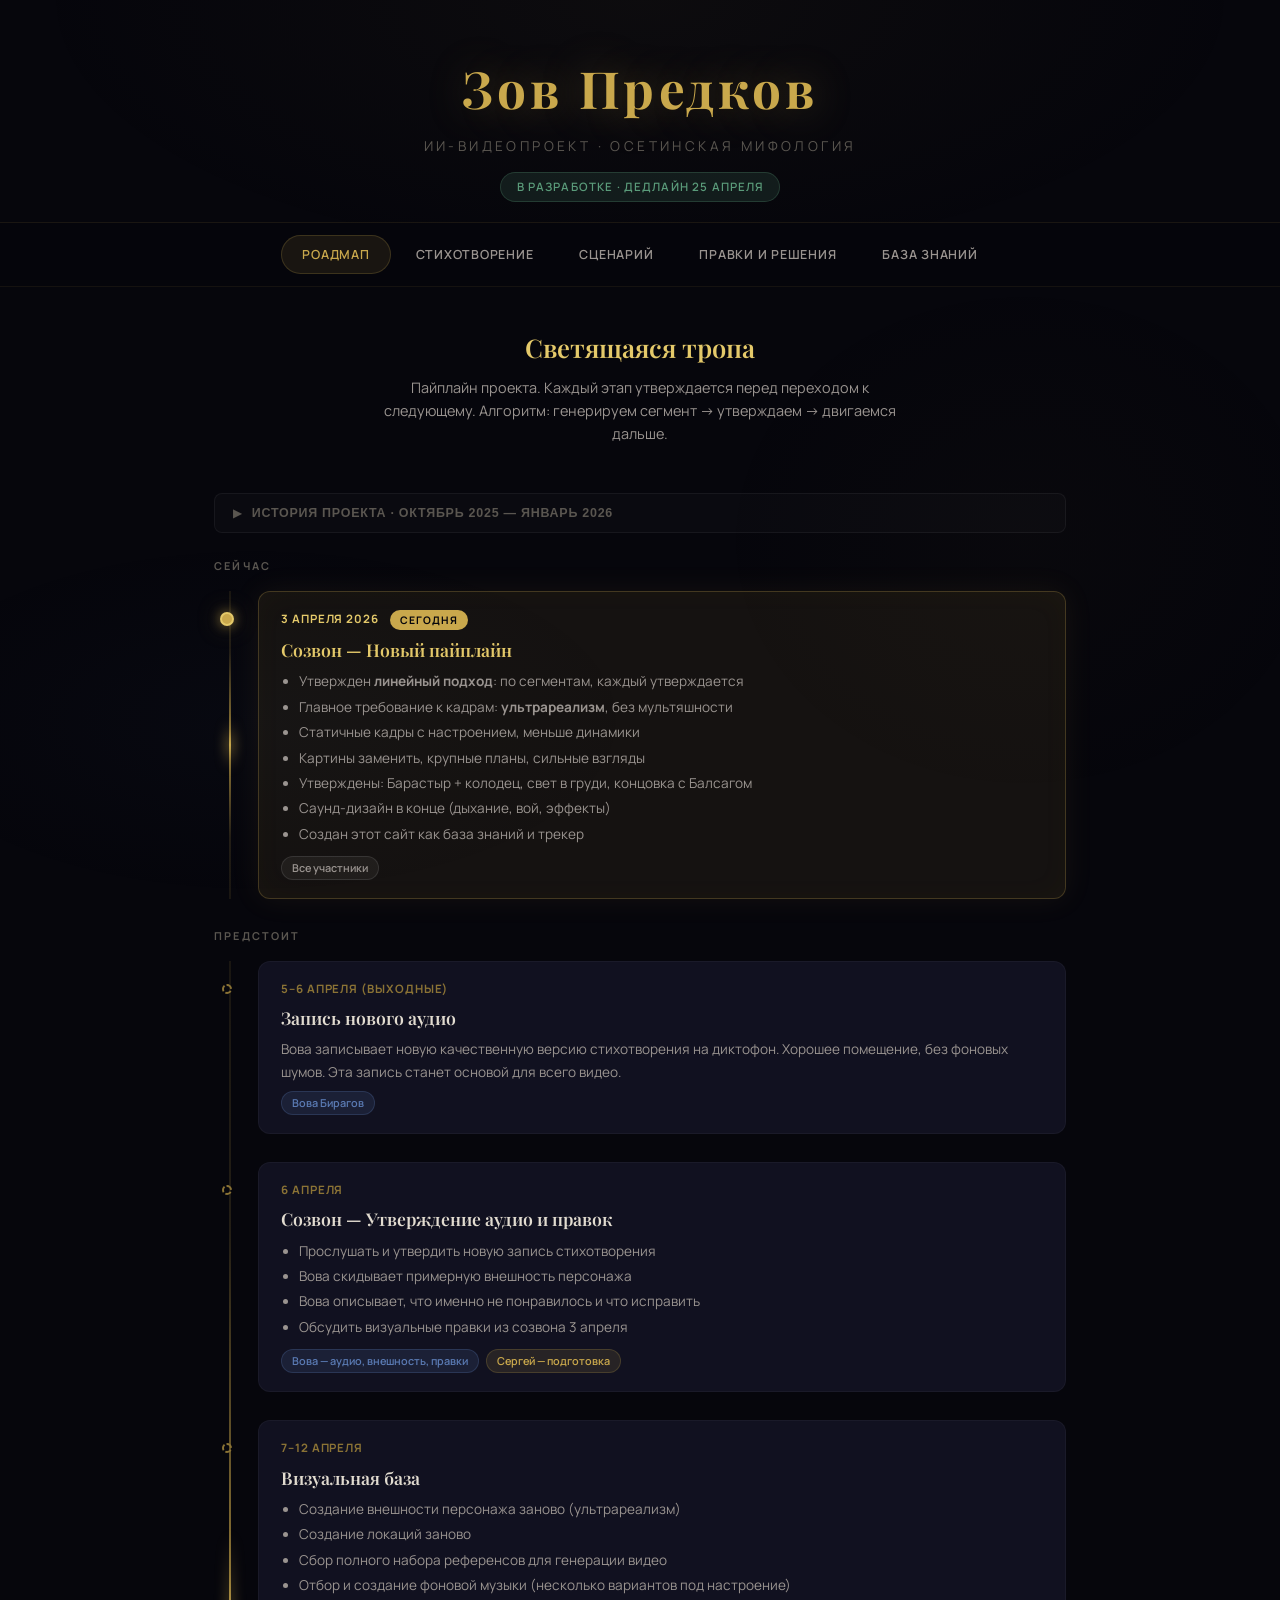
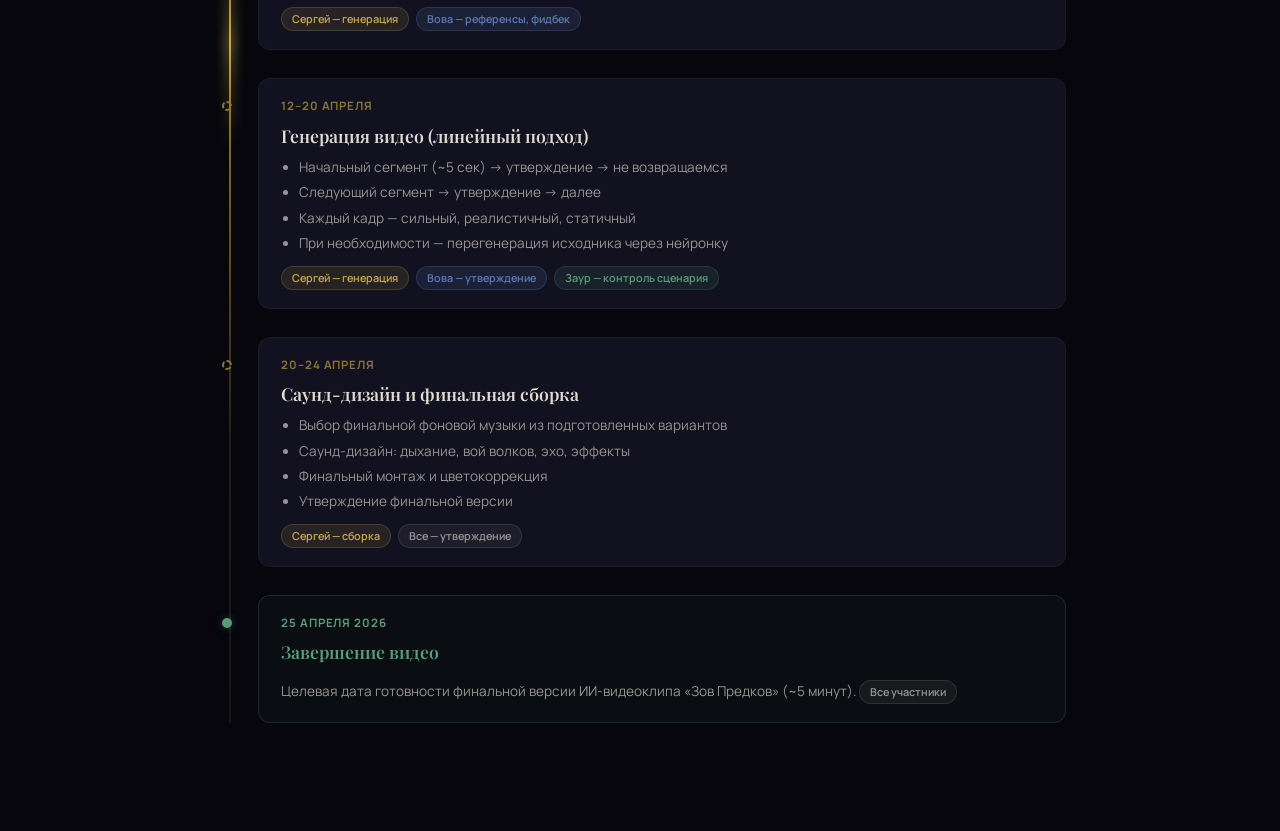
==== index.html @ 1a06d88d "Сайт проекта «Зов Предков» — база знаний и пайплайн - index.html: дашборд с роадмапом, стихотворение" ====
<!DOCTYPE html>
<html lang="ru">
<head>
<meta charset="UTF-8">
<meta name="viewport" content="width=device-width, initial-scale=1.0">
<title>Зов Предков — ИИ Проект</title>
<link rel="preconnect" href="https://fonts.googleapis.com">
<link rel="preconnect" href="https://fonts.gstatic.com" crossorigin>
<link href="https://fonts.googleapis.com/css2?family=Cormorant+Garamond:ital,wght@0,300;0,400;0,500;0,600;0,700;1,300;1,400;1,500&family=Playfair+Display:ital,wght@0,400;0,500;0,600;0,700;0,800;0,900;1,400;1,500&family=Manrope:wght@300;400;500;600;700;800&display=swap" rel="stylesheet">
<style>
/* ═══════════════════════════════════════════
   CSS CUSTOM PROPERTIES
   ═══════════════════════════════════════════ */
:root {
  --bg-deep: #06060c;
  --bg-surface: #0c0c16;
  --bg-card: #111120;
  --bg-card-hover: #16162a;
  --gold: #c9a84c;
  --gold-light: #e4c96a;
  --gold-dim: #8b7335;
  --gold-glow: rgba(201, 168, 76, 0.35);
  --gold-glow-strong: rgba(201, 168, 76, 0.6);
  --text-primary: #e2dcd0;
  --text-secondary: #9a9490;
  --text-muted: #5a5650;
  --text-poem: #d4cec2;
  --accent-green: #5a9b7a;
  --accent-red: #b35a5a;
  --accent-blue: #5a7ab3;
  --past-opacity: 0.35;
  --radius: 12px;
  --radius-sm: 8px;
  --radius-lg: 20px;
  --transition: 0.3s cubic-bezier(0.4, 0, 0.2, 1);
  --font-display: 'Playfair Display', 'Georgia', serif;
  --font-poem: 'Cormorant Garamond', 'Georgia', serif;
  --font-body: 'Manrope', 'Helvetica Neue', sans-serif;
}

/* ═══════════════════════════════════════════
   RESET & BASE
   ═══════════════════════════════════════════ */
*, *::before, *::after { margin: 0; padding: 0; box-sizing: border-box; }
html { scroll-behavior: smooth; }
body {
  font-family: var(--font-body);
  background: var(--bg-deep);
  color: var(--text-primary);
  line-height: 1.6;
  min-height: 100vh;
  overflow-x: hidden;
}
body::before {
  content: '';
  position: fixed;
  inset: 0;
  background:
    radial-gradient(ellipse 80% 50% at 50% 0%, rgba(201,168,76,0.04) 0%, transparent 60%),
    radial-gradient(ellipse 60% 40% at 20% 80%, rgba(90,122,179,0.03) 0%, transparent 50%),
    radial-gradient(ellipse 50% 60% at 80% 60%, rgba(201,168,76,0.02) 0%, transparent 50%);
  pointer-events: none;
  z-index: 0;
}

/* ═══════════════════════════════════════════
   HEADER
   ═══════════════════════════════════════════ */
.site-header {
  position: relative;
  z-index: 10;
  text-align: center;
  padding: 48px 24px 20px;
  border-bottom: 1px solid rgba(201,168,76,0.1);
}
.site-header h1 {
  font-family: var(--font-display);
  font-size: clamp(2rem, 5vw, 3.2rem);
  font-weight: 700;
  letter-spacing: 0.08em;
  color: var(--gold);
  text-shadow: 0 0 40px var(--gold-glow), 0 0 80px rgba(201,168,76,0.15);
  margin-bottom: 6px;
}
.site-header .subtitle {
  font-family: var(--font-body);
  font-size: 0.85rem;
  font-weight: 400;
  letter-spacing: 0.25em;
  text-transform: uppercase;
  color: var(--text-muted);
}
.site-header .status-badge {
  display: inline-block;
  margin-top: 14px;
  padding: 5px 16px;
  border-radius: 100px;
  font-size: 0.72rem;
  font-weight: 600;
  letter-spacing: 0.1em;
  text-transform: uppercase;
  background: rgba(90,155,122,0.15);
  color: var(--accent-green);
  border: 1px solid rgba(90,155,122,0.25);
}

/* ═══════════════════════════════════════════
   TAB NAVIGATION
   ═══════════════════════════════════════════ */
.tab-nav {
  position: sticky;
  top: 0;
  z-index: 100;
  display: flex;
  justify-content: center;
  gap: 4px;
  padding: 12px 16px;
  background: rgba(6,6,12,0.92);
  backdrop-filter: blur(20px);
  -webkit-backdrop-filter: blur(20px);
  border-bottom: 1px solid rgba(201,168,76,0.08);
  flex-wrap: wrap;
}
.tab-btn {
  font-family: var(--font-body);
  font-size: 0.78rem;
  font-weight: 600;
  letter-spacing: 0.06em;
  text-transform: uppercase;
  padding: 10px 20px;
  border: 1px solid transparent;
  border-radius: 100px;
  background: transparent;
  color: var(--text-secondary);
  cursor: pointer;
  transition: var(--transition);
  white-space: nowrap;
}
.tab-btn:hover {
  color: var(--text-primary);
  background: rgba(201,168,76,0.06);
}
.tab-btn.active {
  color: var(--gold);
  background: rgba(201,168,76,0.1);
  border-color: rgba(201,168,76,0.2);
}

/* ═══════════════════════════════════════════
   TAB CONTENT
   ═══════════════════════════════════════════ */
.tab-content { display: none; position: relative; z-index: 1; }
.tab-content.active {
  display: block;
  animation: tabFadeIn 0.4s ease-out;
}
@keyframes tabFadeIn {
  from { opacity: 0; transform: translateY(12px); }
  to { opacity: 1; transform: translateY(0); }
}
.container {
  max-width: 900px;
  margin: 0 auto;
  padding: 40px 24px 80px;
}

/* ═══════════════════════════════════════════
   ROADMAP / TIMELINE
   ═══════════════════════════════════════════ */
.roadmap-intro {
  text-align: center;
  margin-bottom: 48px;
}
.roadmap-intro h2 {
  font-family: var(--font-display);
  font-size: 1.6rem;
  font-weight: 600;
  color: var(--gold-light);
  margin-bottom: 8px;
}
.roadmap-intro p {
  color: var(--text-secondary);
  font-size: 0.9rem;
  max-width: 550px;
  margin: 0 auto;
}
.timeline {
  position: relative;
  padding-left: 44px;
}
.timeline::before {
  content: '';
  position: absolute;
  left: 15px;
  top: 0;
  bottom: 0;
  width: 2px;
  background: linear-gradient(
    to bottom,
    rgba(201,168,76,0.1) 0%,
    rgba(201,168,76,0.15) 20%,
    var(--gold-dim) 45%,
    var(--gold) 50%,
    var(--gold-dim) 55%,
    rgba(201,168,76,0.15) 80%,
    rgba(201,168,76,0.1) 100%
  );
}
.timeline::after {
  content: '';
  position: absolute;
  left: 12px;
  top: 0;
  bottom: 0;
  width: 8px;
  background: linear-gradient(
    to bottom,
    transparent 0%,
    transparent 42%,
    var(--gold-glow) 48%,
    var(--gold-glow-strong) 50%,
    var(--gold-glow) 52%,
    transparent 58%,
    transparent 100%
  );
  filter: blur(6px);
  pointer-events: none;
}

/* --- Past section --- */
.timeline-section-label {
  font-family: var(--font-body);
  font-size: 0.68rem;
  font-weight: 700;
  letter-spacing: 0.2em;
  text-transform: uppercase;
  color: var(--text-muted);
  margin-bottom: 16px;
  margin-left: -44px;
  padding-left: 44px;
}

.tl-item {
  position: relative;
  margin-bottom: 28px;
  padding: 18px 22px;
  background: var(--bg-card);
  border: 1px solid rgba(255,255,255,0.04);
  border-radius: var(--radius);
  transition: var(--transition);
}
.tl-item:hover {
  background: var(--bg-card-hover);
  border-color: rgba(201,168,76,0.1);
}

/* Node on the timeline */
.tl-item::before {
  content: '';
  position: absolute;
  left: -37px;
  top: 22px;
  width: 10px;
  height: 10px;
  border-radius: 50%;
  background: var(--bg-card);
  border: 2px solid var(--gold-dim);
  z-index: 2;
}

.tl-item .tl-date {
  font-size: 0.72rem;
  font-weight: 700;
  letter-spacing: 0.08em;
  text-transform: uppercase;
  color: var(--gold-dim);
  margin-bottom: 6px;
}
.tl-item .tl-title {
  font-family: var(--font-display);
  font-size: 1.1rem;
  font-weight: 600;
  color: var(--text-primary);
  margin-bottom: 6px;
}
.tl-item .tl-desc {
  font-size: 0.85rem;
  color: var(--text-secondary);
  line-height: 1.65;
}
.tl-item .tl-desc ul {
  margin-top: 6px;
  padding-left: 18px;
}
.tl-item .tl-desc li {
  margin-bottom: 3px;
}

/* Past items */
.tl-item.past {
  opacity: var(--past-opacity);
  filter: blur(0.4px);
}
.tl-item.past:hover {
  opacity: 0.65;
  filter: none;
}
.tl-item.past::before {
  border-color: var(--text-muted);
  background: var(--text-muted);
  width: 8px;
  height: 8px;
  left: -36px;
  top: 23px;
}

/* Current / TODAY item */
.tl-item.current {
  background: rgba(201,168,76,0.08);
  border-color: rgba(201,168,76,0.25);
  box-shadow: 0 0 30px rgba(201,168,76,0.08), inset 0 0 30px rgba(201,168,76,0.03);
}
.tl-item.current::before {
  width: 14px;
  height: 14px;
  left: -39px;
  top: 20px;
  background: var(--gold);
  border-color: var(--gold-light);
  box-shadow: 0 0 12px var(--gold-glow-strong), 0 0 24px var(--gold-glow);
  animation: nodePulse 2.5s ease-in-out infinite;
}
.tl-item.current .tl-date {
  color: var(--gold-light);
}
.tl-item.current .tl-title {
  color: var(--gold-light);
}

@keyframes nodePulse {
  0%, 100% { box-shadow: 0 0 12px var(--gold-glow-strong), 0 0 24px var(--gold-glow); }
  50% { box-shadow: 0 0 18px var(--gold-glow-strong), 0 0 40px var(--gold-glow), 0 0 60px rgba(201,168,76,0.15); }
}

/* Future items */
.tl-item.future::before {
  background: transparent;
  border-color: var(--gold-dim);
  border-style: dashed;
}

/* Target/final item */
.tl-item.target {
  background: rgba(90,155,122,0.06);
  border-color: rgba(90,155,122,0.2);
}
.tl-item.target::before {
  background: var(--accent-green);
  border-color: var(--accent-green);
  box-shadow: 0 0 10px rgba(90,155,122,0.4);
}
.tl-item.target .tl-date { color: var(--accent-green); }
.tl-item.target .tl-title { color: var(--accent-green); }

/* Today badge */
.today-badge {
  display: inline-block;
  padding: 2px 10px;
  border-radius: 100px;
  font-size: 0.65rem;
  font-weight: 700;
  letter-spacing: 0.1em;
  text-transform: uppercase;
  background: var(--gold);
  color: var(--bg-deep);
  margin-left: 8px;
  vertical-align: middle;
}

/* Assignee tags */
.assignee {
  display: inline-block;
  padding: 2px 10px;
  border-radius: 100px;
  font-size: 0.68rem;
  font-weight: 600;
  margin-right: 4px;
  margin-top: 8px;
}
.assignee.vova { background: rgba(90,122,179,0.15); color: var(--accent-blue); border: 1px solid rgba(90,122,179,0.25); }
.assignee.sergey { background: rgba(201,168,76,0.12); color: var(--gold); border: 1px solid rgba(201,168,76,0.2); }
.assignee.zaur { background: rgba(90,155,122,0.12); color: var(--accent-green); border: 1px solid rgba(90,155,122,0.2); }
.assignee.all { background: rgba(255,255,255,0.05); color: var(--text-secondary); border: 1px solid rgba(255,255,255,0.1); }

/* ═══════════════════════════════════════════
   POEM TAB
   ═══════════════════════════════════════════ */
.poem-container {
  max-width: 680px;
  margin: 0 auto;
  padding: 60px 24px 80px;
}
.poem-header {
  text-align: center;
  margin-bottom: 48px;
}
.poem-header h2 {
  font-family: var(--font-display);
  font-size: clamp(1.8rem, 4vw, 2.6rem);
  font-weight: 700;
  color: var(--gold);
  margin-bottom: 8px;
}
.poem-header .poem-author {
  font-family: var(--font-poem);
  font-size: 1.05rem;
  font-style: italic;
  color: var(--text-secondary);
}
.poem-text {
  font-family: var(--font-poem);
  font-size: clamp(1.1rem, 2.5vw, 1.35rem);
  font-weight: 400;
  line-height: 1.9;
  color: var(--text-poem);
  text-align: center;
}
.poem-stanza {
  margin-bottom: 36px;
  padding: 20px 0;
  position: relative;
}
.poem-stanza::after {
  content: '·';
  display: block;
  text-align: center;
  color: var(--gold-dim);
  font-size: 1.8rem;
  margin-top: 24px;
  letter-spacing: 12px;
}
.poem-stanza:last-child::after { display: none; }
.poem-stanza .line {
  display: block;
  margin-bottom: 2px;
}

/* ═══════════════════════════════════════════
   SCENARIO TAB
   ═══════════════════════════════════════════ */
.scenario-header {
  text-align: center;
  margin-bottom: 48px;
}
.scenario-header h2 {
  font-family: var(--font-display);
  font-size: 1.6rem;
  font-weight: 600;
  color: var(--gold-light);
  margin-bottom: 8px;
}
.scenario-header p {
  color: var(--text-secondary);
  font-size: 0.9rem;
}
.scene-card {
  display: grid;
  grid-template-columns: 1fr 1fr;
  gap: 0;
  margin-bottom: 24px;
  border-radius: var(--radius);
  overflow: hidden;
  border: 1px solid rgba(255,255,255,0.05);
  background: var(--bg-card);
  transition: var(--transition);
}
.scene-card:hover {
  border-color: rgba(201,168,76,0.12);
}
@media (max-width: 700px) {
  .scene-card { grid-template-columns: 1fr; }
}
.scene-poem {
  padding: 24px;
  background: rgba(201,168,76,0.03);
  border-right: 1px solid rgba(201,168,76,0.08);
  font-family: var(--font-poem);
  font-size: 1rem;
  font-style: italic;
  line-height: 1.8;
  color: var(--text-poem);
}
@media (max-width: 700px) {
  .scene-poem { border-right: none; border-bottom: 1px solid rgba(201,168,76,0.08); }
}
.scene-visual {
  padding: 24px;
  font-size: 0.85rem;
  line-height: 1.7;
  color: var(--text-secondary);
}
.scene-number {
  display: inline-block;
  font-family: var(--font-body);
  font-size: 0.65rem;
  font-weight: 700;
  letter-spacing: 0.15em;
  text-transform: uppercase;
  color: var(--gold-dim);
  margin-bottom: 10px;
  padding: 3px 10px;
  border: 1px solid rgba(201,168,76,0.15);
  border-radius: 100px;
}
.scene-note {
  margin-top: 10px;
  padding: 10px 14px;
  background: rgba(201,168,76,0.04);
  border-left: 2px solid var(--gold-dim);
  border-radius: 0 var(--radius-sm) var(--radius-sm) 0;
  font-size: 0.8rem;
  font-style: italic;
  color: var(--text-muted);
}

/* ═══════════════════════════════════════════
   DECISIONS TAB
   ═══════════════════════════════════════════ */
.decisions-header {
  text-align: center;
  margin-bottom: 48px;
}
.decisions-header h2 {
  font-family: var(--font-display);
  font-size: 1.6rem;
  font-weight: 600;
  color: var(--gold-light);
  margin-bottom: 8px;
}
.decision-group {
  margin-bottom: 36px;
}
.decision-group h3 {
  font-family: var(--font-display);
  font-size: 1.15rem;
  font-weight: 600;
  color: var(--gold);
  margin-bottom: 14px;
  padding-bottom: 8px;
  border-bottom: 1px solid rgba(201,168,76,0.1);
}
.decision-card {
  padding: 16px 20px;
  margin-bottom: 10px;
  background: var(--bg-card);
  border: 1px solid rgba(255,255,255,0.04);
  border-radius: var(--radius-sm);
  font-size: 0.88rem;
  line-height: 1.6;
  color: var(--text-secondary);
  transition: var(--transition);
}
.decision-card:hover {
  background: var(--bg-card-hover);
  border-color: rgba(201,168,76,0.08);
}
.decision-card strong {
  color: var(--text-primary);
}
.decision-card .status-ok {
  color: var(--accent-green);
  font-weight: 600;
}
.decision-card .status-pending {
  color: var(--gold);
  font-weight: 600;
}

/* ═══════════════════════════════════════════
   ABOUT / KNOWLEDGE BASE TAB
   ═══════════════════════════════════════════ */
.about-header {
  text-align: center;
  margin-bottom: 48px;
}
.about-header h2 {
  font-family: var(--font-display);
  font-size: 1.6rem;
  font-weight: 600;
  color: var(--gold-light);
  margin-bottom: 8px;
}
.team-grid {
  display: grid;
  grid-template-columns: repeat(auto-fit, minmax(250px, 1fr));
  gap: 16px;
  margin-bottom: 40px;
}
.team-card {
  padding: 22px;
  background: var(--bg-card);
  border: 1px solid rgba(255,255,255,0.04);
  border-radius: var(--radius);
  text-align: center;
  transition: var(--transition);
}
.team-card:hover {
  border-color: rgba(201,168,76,0.12);
}
.team-card .avatar {
  width: 56px;
  height: 56px;
  border-radius: 50%;
  display: flex;
  align-items: center;
  justify-content: center;
  font-family: var(--font-display);
  font-size: 1.2rem;
  font-weight: 700;
  margin: 0 auto 12px;
}
.team-card .avatar.vova { background: rgba(90,122,179,0.2); color: var(--accent-blue); }
.team-card .avatar.sergey { background: rgba(201,168,76,0.15); color: var(--gold); }
.team-card .avatar.zaur { background: rgba(90,155,122,0.15); color: var(--accent-green); }
.team-card .name {
  font-family: var(--font-display);
  font-size: 1.05rem;
  font-weight: 600;
  color: var(--text-primary);
  margin-bottom: 4px;
}
.team-card .role {
  font-size: 0.78rem;
  color: var(--text-secondary);
  text-transform: uppercase;
  letter-spacing: 0.08em;
}

.myth-section h3 {
  font-family: var(--font-display);
  font-size: 1.15rem;
  font-weight: 600;
  color: var(--gold);
  margin-bottom: 16px;
  padding-bottom: 8px;
  border-bottom: 1px solid rgba(201,168,76,0.1);
}
.myth-grid {
  display: grid;
  grid-template-columns: repeat(auto-fit, minmax(220px, 1fr));
  gap: 12px;
  margin-bottom: 40px;
}
.myth-card {
  padding: 16px;
  background: var(--bg-card);
  border: 1px solid rgba(255,255,255,0.04);
  border-radius: var(--radius-sm);
  transition: var(--transition);
}
.myth-card:hover {
  border-color: rgba(201,168,76,0.12);
  background: var(--bg-card-hover);
}
.myth-card .myth-name {
  font-family: var(--font-display);
  font-size: 1rem;
  font-weight: 600;
  color: var(--gold-light);
  margin-bottom: 6px;
}
.myth-card .myth-desc {
  font-size: 0.8rem;
  line-height: 1.55;
  color: var(--text-secondary);
}
.concept-block {
  padding: 24px;
  background: var(--bg-card);
  border: 1px solid rgba(201,168,76,0.08);
  border-radius: var(--radius);
  margin-bottom: 24px;
}
.concept-block h4 {
  font-family: var(--font-display);
  font-size: 1rem;
  color: var(--gold);
  margin-bottom: 10px;
}
.concept-block p, .concept-block ul {
  font-size: 0.88rem;
  color: var(--text-secondary);
  line-height: 1.65;
}
.concept-block ul { padding-left: 20px; margin-top: 6px; }
.concept-block li { margin-bottom: 4px; }

/* ═══════════════════════════════════════════
   COLLAPSIBLE PAST SECTION
   ═══════════════════════════════════════════ */
.past-toggle {
  display: flex;
  align-items: center;
  gap: 10px;
  padding: 12px 18px;
  margin-bottom: 24px;
  background: rgba(255,255,255,0.02);
  border: 1px solid rgba(255,255,255,0.05);
  border-radius: var(--radius-sm);
  cursor: pointer;
  font-size: 0.78rem;
  font-weight: 600;
  color: var(--text-muted);
  letter-spacing: 0.06em;
  text-transform: uppercase;
  transition: var(--transition);
  width: 100%;
  text-align: left;
}
.past-toggle:hover {
  color: var(--text-secondary);
  background: rgba(255,255,255,0.04);
}
.past-toggle .arrow {
  transition: transform 0.3s ease;
  font-size: 0.7rem;
}
.past-toggle.open .arrow {
  transform: rotate(90deg);
}
.past-items {
  max-height: 0;
  overflow: hidden;
  transition: max-height 0.5s cubic-bezier(0.4, 0, 0.2, 1);
}
.past-items.open {
  max-height: 2000px;
}

/* ═══════════════════════════════════════════
   UTILITIES
   ═══════════════════════════════════════════ */
.section-divider {
  height: 1px;
  background: linear-gradient(90deg, transparent, rgba(201,168,76,0.15), transparent);
  margin: 40px 0;
}

/* ═══════════════════════════════════════════
   ANIMATIONS
   ═══════════════════════════════════════════ */
.fade-up {
  opacity: 0;
  transform: translateY(20px);
  animation: fadeUp 0.6s ease-out forwards;
}
@keyframes fadeUp {
  to { opacity: 1; transform: translateY(0); }
}
.stagger-1 { animation-delay: 0.1s; }
.stagger-2 { animation-delay: 0.2s; }
.stagger-3 { animation-delay: 0.3s; }
.stagger-4 { animation-delay: 0.4s; }
.stagger-5 { animation-delay: 0.5s; }

/* ═══════════════════════════════════════════
   SCROLLBAR
   ═══════════════════════════════════════════ */
::-webkit-scrollbar { width: 6px; }
::-webkit-scrollbar-track { background: var(--bg-deep); }
::-webkit-scrollbar-thumb { background: rgba(201,168,76,0.2); border-radius: 3px; }
::-webkit-scrollbar-thumb:hover { background: rgba(201,168,76,0.35); }
</style>
</head>
<body>

<!-- ═══════════════════════════════════════════
     HEADER
     ═══════════════════════════════════════════ -->
<header class="site-header">
  <h1>Зов Предков</h1>
  <div class="subtitle">ИИ-видеопроект &middot; Осетинская мифология</div>
  <div class="status-badge">В разработке &middot; Дедлайн 25 апреля</div>
</header>

<!-- ═══════════════════════════════════════════
     TAB NAVIGATION
     ═══════════════════════════════════════════ -->
<nav class="tab-nav">
  <button class="tab-btn active" data-tab="roadmap">Роадмап</button>
  <button class="tab-btn" data-tab="poem">Стихотворение</button>
  <button class="tab-btn" data-tab="scenario">Сценарий</button>
  <button class="tab-btn" data-tab="decisions">Правки и решения</button>
  <button class="tab-btn" data-tab="about">База знаний</button>
</nav>

<!-- ═══════════════════════════════════════════
     TAB 1: ROADMAP
     ═══════════════════════════════════════════ -->
<section class="tab-content active" id="roadmap">
  <div class="container">

    <div class="roadmap-intro fade-up">
      <h2>Светящаяся тропа</h2>
      <p>Пайплайн проекта. Каждый этап утверждается перед переходом к следующему. Алгоритм: генерируем сегмент &rarr; утверждаем &rarr; двигаемся дальше.</p>
    </div>

    <!-- PAST EVENTS (collapsible) -->
    <button class="past-toggle fade-up stagger-1" onclick="togglePast(this)">
      <span class="arrow">&#9654;</span>
      История проекта &middot; Октябрь 2025 &mdash; Январь 2026
    </button>

    <div class="past-items" id="past-items">
      <div class="timeline">

        <div class="tl-item past">
          <div class="tl-date">24 октября 2025</div>
          <div class="tl-title">Старт проекта</div>
          <div class="tl-desc">Создана группа. Загружен PDF сценария (наброски от 18.09.2025). Первое видео от Сергея (01:20).</div>
        </div>

        <div class="tl-item past">
          <div class="tl-date">25 октября 2025</div>
          <div class="tl-title">Первые материалы</div>
          <div class="tl-desc">Заур прислал 11 анимаций-референсов. Вова записал первую начитку стихотворения (05:48).</div>
        </div>

        <div class="tl-item past">
          <div class="tl-date">20 ноября 2025</div>
          <div class="tl-title">Пауза</div>
          <div class="tl-desc">Сергей пропал на месяц. Вова и Заур ждут новостей.</div>
        </div>

        <div class="tl-item past">
          <div class="tl-date">11–12 декабря 2025</div>
          <div class="tl-title">Возвращение и активная фаза</div>
          <div class="tl-desc">
            Сергей вернулся. Вова начитал стих своим голосом (решено: живой голос > ИИ). Сергей сделал ИИ-версию и версию с таймкодами. Утверждены: формат 16:9, одежда героя, референсы внешности.
          </div>
        </div>

        <div class="tl-item past">
          <div class="tl-date">14–26 декабря 2025</div>
          <div class="tl-title">Генерация и музыка</div>
          <div class="tl-desc">
            Обсуждение музыки: минимальный дрон, без ирон жара. Идея подключить дирижера из Мариинки. Сгенерировано 400+ кадров (половина с дефектами). 6 часов работы над анимацией.
          </div>
        </div>

        <div class="tl-item past">
          <div class="tl-date">5 января 2026</div>
          <div class="tl-title">Первая версия видео</div>
          <div class="tl-desc">
            Отправлена предварительная версия (05:13, 551 MB). Фидбек Вовы: нет цельности, простые кадры впечатляют больше, стих — основной мотив, видео — фон. Решение: пересмотреть сценарий.
          </div>
        </div>

        <div class="tl-item past">
          <div class="tl-date">6 января — 23 января 2026</div>
          <div class="tl-title">Пересмотр подхода</div>
          <div class="tl-desc">
            Сергей согласен на переделку. Нейронка глючит в динамике — статичные кадры реалистичнее. Проблемы с коммуникацией. Вова предлагает: или назвать реальную цену, или закрыть вопрос.
          </div>
        </div>

      </div>
    </div>

    <!-- CURRENT SECTION -->
    <div class="timeline-section-label fade-up stagger-2">Сейчас</div>

    <div class="timeline">

      <div class="tl-item current fade-up stagger-2">
        <div class="tl-date">3 апреля 2026 <span class="today-badge">Сегодня</span></div>
        <div class="tl-title">Созвон — Новый пайплайн</div>
        <div class="tl-desc">
          <ul>
            <li>Утвержден <strong>линейный подход</strong>: по сегментам, каждый утверждается</li>
            <li>Главное требование к кадрам: <strong>ультрареализм</strong>, без мультяшности</li>
            <li>Статичные кадры с настроением, меньше динамики</li>
            <li>Картины заменить, крупные планы, сильные взгляды</li>
            <li>Утверждены: Барастыр + колодец, свет в груди, концовка с Балсагом</li>
            <li>Саунд-дизайн в конце (дыхание, вой, эффекты)</li>
            <li>Создан этот сайт как база знаний и трекер</li>
          </ul>
          <span class="assignee all">Все участники</span>
        </div>
      </div>

    </div>

    <!-- FUTURE SECTION -->
    <div class="timeline-section-label fade-up stagger-3">Предстоит</div>

    <div class="timeline">

      <div class="tl-item future fade-up stagger-3">
        <div class="tl-date">5–6 апреля (выходные)</div>
        <div class="tl-title">Запись нового аудио</div>
        <div class="tl-desc">
          Вова записывает новую качественную версию стихотворения на диктофон. Хорошее помещение, без фоновых шумов. Эта запись станет основой для всего видео.
          <br><span class="assignee vova">Вова Бирагов</span>
        </div>
      </div>

      <div class="tl-item future fade-up stagger-3">
        <div class="tl-date">6 апреля</div>
        <div class="tl-title">Созвон — Утверждение аудио и правок</div>
        <div class="tl-desc">
          <ul>
            <li>Прослушать и утвердить новую запись стихотворения</li>
            <li>Вова скидывает примерную внешность персонажа</li>
            <li>Вова описывает, что именно не понравилось и что исправить</li>
            <li>Обсудить визуальные правки из созвона 3 апреля</li>
          </ul>
          <span class="assignee vova">Вова — аудио, внешность, правки</span>
          <span class="assignee sergey">Сергей — подготовка</span>
        </div>
      </div>

      <div class="tl-item future fade-up stagger-4">
        <div class="tl-date">7–12 апреля</div>
        <div class="tl-title">Визуальная база</div>
        <div class="tl-desc">
          <ul>
            <li>Создание внешности персонажа заново (ультрареализм)</li>
            <li>Создание локаций заново</li>
            <li>Сбор полного набора референсов для генерации видео</li>
            <li>Отбор и создание фоновой музыки (несколько вариантов под настроение)</li>
          </ul>
          <span class="assignee sergey">Сергей — генерация</span>
          <span class="assignee vova">Вова — референсы, фидбек</span>
        </div>
      </div>

      <div class="tl-item future fade-up stagger-4">
        <div class="tl-date">12–20 апреля</div>
        <div class="tl-title">Генерация видео (линейный подход)</div>
        <div class="tl-desc">
          <ul>
            <li>Начальный сегмент (~5 сек) &rarr; утверждение &rarr; не возвращаемся</li>
            <li>Следующий сегмент &rarr; утверждение &rarr; далее</li>
            <li>Каждый кадр — сильный, реалистичный, статичный</li>
            <li>При необходимости — перегенерация исходника через нейронку</li>
          </ul>
          <span class="assignee sergey">Сергей — генерация</span>
          <span class="assignee vova">Вова — утверждение</span>
          <span class="assignee zaur">Заур — контроль сценария</span>
        </div>
      </div>

      <div class="tl-item future fade-up stagger-5">
        <div class="tl-date">20–24 апреля</div>
        <div class="tl-title">Саунд-дизайн и финальная сборка</div>
        <div class="tl-desc">
          <ul>
            <li>Выбор финальной фоновой музыки из подготовленных вариантов</li>
            <li>Саунд-дизайн: дыхание, вой волков, эхо, эффекты</li>
            <li>Финальный монтаж и цветокоррекция</li>
            <li>Утверждение финальной версии</li>
          </ul>
          <span class="assignee sergey">Сергей — сборка</span>
          <span class="assignee all">Все — утверждение</span>
        </div>
      </div>

      <div class="tl-item target fade-up stagger-5">
        <div class="tl-date">25 апреля 2026</div>
        <div class="tl-title">Завершение видео</div>
        <div class="tl-desc">
          Целевая дата готовности финальной версии ИИ-видеоклипа «Зов Предков» (~5 минут).
          <span class="assignee all">Все участники</span>
        </div>
      </div>

    </div>

  </div>
</section>

<!-- ═══════════════════════════════════════════
     TAB 2: POEM
     ═══════════════════════════════════════════ -->
<section class="tab-content" id="poem">
  <div class="poem-container">

    <div class="poem-header fade-up">
      <h2>Зов Предков</h2>
      <div class="poem-author">Заур Соскиев</div>
    </div>

    <div class="poem-text fade-up stagger-1">

      <div class="poem-stanza">
        <span class="line">Потомок мой! Ты &mdash; плод на старом древе,</span>
        <span class="line">Стоящем с незапамятных времён.</span>
        <span class="line">Когда очистится зерно от плевел,</span>
        <span class="line">Услышишь голос мой сквозь сон.</span>
      </div>

      <div class="poem-stanza">
        <span class="line">Не верь, что нет меня. Осенний лист иссохший,</span>
        <span class="line">Опав, дыханье древа не прервёт.</span>
        <span class="line">Всё та же тайна будет разделять и множить</span>
        <span class="line">Единства ткань, когда оттает лёд.</span>
      </div>

      <div class="poem-stanza">
        <span class="line">Через твои глаза внимает мир всё та же</span>
        <span class="line">Безмолвная, вневременная суть,</span>
        <span class="line">Что наблюдала и за мной однажды,</span>
        <span class="line">Что некогда мою вздымала грудь.</span>
      </div>

      <div class="poem-stanza">
        <span class="line">Ты был всегда, когда-то звался мною.</span>
        <span class="line">Носил ты тысячи и тысячи имён.</span>
        <span class="line">Другие кони ржали под тобою,</span>
        <span class="line">В других шатрах других ласкал ты жён.</span>
      </div>

      <div class="poem-stanza">
        <span class="line">Ты кочевал от Днестра до Дуная</span>
        <span class="line">Под флагами исчезнувших племён</span>
        <span class="line">И осаждал ты города Китая,</span>
        <span class="line">И красотою Рима был пленён.</span>
      </div>

      <div class="poem-stanza">
        <span class="line">Пускал галопом жеребца гнедого</span>
        <span class="line">На левый фланг Тимура, в западню,</span>
        <span class="line">И у границы царствия земного</span>
        <span class="line">Ты первым брешь пробил в гетайровском строю.</span>
      </div>

      <div class="poem-stanza">
        <span class="line">Ты отступал упрямо к Борисфену</span>
        <span class="line">В глухую бездну собственных степей,</span>
        <span class="line">Врагу оставив пастбища из тлена,</span>
        <span class="line">Заманивая вглубь царя царей.</span>
      </div>

      <div class="poem-stanza">
        <span class="line">Колол быков у тысячи святилищ,</span>
        <span class="line">Селился в храмах у орлиных гнёзд,</span>
        <span class="line">И так же, как сейчас, тебя манили</span>
        <span class="line">Своим сияньем мириады звёзд.</span>
      </div>

      <div class="poem-stanza">
        <span class="line">Твои могилы &mdash; на Урале, в Палестине.</span>
        <span class="line">В Египте, Фракии &mdash; твои следы.</span>
        <span class="line">Забытые людьми, под слоем глины,</span>
        <span class="line">Твоих домов разрушенных угли.</span>
      </div>

      <div class="poem-stanza">
        <span class="line">Ты был разбит у Терека и Дона,</span>
        <span class="line">В Хабеи был ты заживо сожжён.</span>
        <span class="line">Штандарты с головой дракона</span>
        <span class="line">Тобою подняты на Пиренейский трон.</span>
      </div>

      <div class="poem-stanza">
        <span class="line">Преследовал золоторогого оленя</span>
        <span class="line">В ущельях Гумских на заре эпох.</span>
        <span class="line">Ты есть! Ты &mdash; за пределами творенья,</span>
        <span class="line">Ты &mdash; зеркало, в котором бег веков.</span>
      </div>

      <div class="poem-stanza">
        <span class="line">И вот сейчас, уткнувшись взором в землю,</span>
        <span class="line">Бредёшь, забывшись в вихре слов,</span>
        <span class="line">Источник света, ставший тенью,</span>
        <span class="line">Свидетель, ставший образом из снов.</span>
      </div>

      <div class="poem-stanza">
        <span class="line">Льёшь пот и кровь на полосе отлива,</span>
        <span class="line">Опять ваяя замок из песка,</span>
        <span class="line">И, как ярмо, очередное имя,</span>
        <span class="line">Словно Сизиф, волочишь в облака.</span>
      </div>

      <div class="poem-stanza">
        <span class="line">Ты должен вспомнить, кто ты, чтобы сбылся</span>
        <span class="line">Путь всех несметных судеб в ДНК,</span>
        <span class="line">Чтобы поход походов завершился,</span>
        <span class="line">Чтобы свой океан нашла река.</span>
      </div>

      <div class="poem-stanza">
        <span class="line">Мы ждём тебя на поле в Зилахаре.</span>
        <span class="line">Ряды столов уходят в горизонт,</span>
        <span class="line">Чтобы мы все в тебе единым стали,</span>
        <span class="line">Чтобы увидели мы свой последний сон.</span>
      </div>

    </div>
  </div>
</section>

<!-- ═══════════════════════════════════════════
     TAB 3: SCENARIO
     ═══════════════════════════════════════════ -->
<section class="tab-content" id="scenario">
  <div class="container">

    <div class="scenario-header fade-up">
      <h2>Сценарий</h2>
      <p>Раскадровка: слева — строки стихотворения, справа — визуальное описание сцены</p>
    </div>

    <!-- Scene 1 -->
    <div class="scene-card fade-up stagger-1">
      <div class="scene-poem">
        <div class="scene-number">Сцена 1 — Вступление</div><br>
        Потомок мой! Ты &mdash; плод на старом древе,<br>
        Стоящем с незапамятных времён.<br>
        Когда очистится зерно от плевел,<br>
        Услышишь голос мой сквозь сон.
      </div>
      <div class="scene-visual">
        <div class="scene-number">Визуал</div><br>
        Полумрак. Пустота. Герой сидит в центре. Вокруг &mdash; картины осетинского пантеона полукругом (или замкнутым кругом). Камера движется вокруг героя на 360&deg;, показывая картины Старших. Читается стих, но герой не раскрывает рта.
        <div class="scene-note">Камера фронтально &rarr; центрируется на глазу &rarr; вплывает в черноту зрачка, как в портал &rarr; абсолютно тёмное внутреннее пространство.</div>
      </div>
    </div>

    <!-- Scene 2 -->
    <div class="scene-card fade-up stagger-1">
      <div class="scene-poem">
        <div class="scene-number">Сцена 2 — Уастырджи</div><br>
        Не верь, что нет меня. Осенний лист иссохший,<br>
        Опав, дыханье древа не прервёт.<br>
        Всё та же тайна будет разделять и множить<br>
        Единства ткань, когда оттает лёд.<br><br>
        Через твои глаза внимает мир всё та же<br>
        Безмолвная, вневременная суть...
      </div>
      <div class="scene-visual">
        <div class="scene-number">Визуал</div><br>
        <strong>Снаружи:</strong> Камера вокруг героя, акцент на картине Уастырджи. Глаза закрыты, медитация. Ровная спина, ладони на коленях.<br><br>
        <strong>Внутри:</strong> Из темноты появляется Уастырджи с белым жеребцом (белый настолько, что от него свечение). Молча смотрит, разворачивается, уходит. Жеребец встаёт на дыбы и ускакивает — след превращается в <em>сияющую тропу</em>.
      </div>
    </div>

    <!-- Scene 3 -->
    <div class="scene-card fade-up stagger-2">
      <div class="scene-poem">
        <div class="scene-number">Сцена 3 — Тутыр и волки</div><br>
        Ты был всегда, когда-то звался мною.<br>
        Носил ты тысячи и тысячи имён.<br>
        Другие кони ржали под тобою,<br>
        В других шатрах других ласкал ты жён.
      </div>
      <div class="scene-visual">
        <div class="scene-number">Визуал</div><br>
        Герой идёт по тропе от первого лица. Волки обгоняют, оставляя светящиеся следы. Впереди — фигура Тутыра. Глаза волков светятся. Тутыр поворачивается и исчезает.
        <div class="scene-note">Вариант: Тутыр обращается в волка, уводя стаю и образуя светящуюся тропу.</div>
      </div>
    </div>

    <!-- Scene 4 -->
    <div class="scene-card fade-up stagger-2">
      <div class="scene-poem">
        <div class="scene-number">Сцена 4 — Фалвара и быки</div><br>
        Колол быков у тысячи святилищ,<br>
        Селился в храмах у орлиных гнёзд,<br>
        И так же, как сейчас, тебя манили<br>
        Своим сияньем мириады звёзд.
      </div>
      <div class="scene-visual">
        <div class="scene-number">Визуал</div><br>
        <strong>Снаружи:</strong> Акцент на картине Фалвара. Ракурс: вздымание груди героя (ровное дыхание).<br><br>
        <strong>Внутри:</strong> Сплошное море чёрных могучих быков (бескрайнее стадо). На шее каждого — светящийся золотой колокольчик. Расступаются, образуя проход.
      </div>
    </div>

    <!-- Scene 5 -->
    <div class="scene-card fade-up stagger-3">
      <div class="scene-poem">
        <div class="scene-number">Сцена 5 — Уацилла и молния</div><br>
        Твои могилы &mdash; на Урале, в Палестине.<br>
        В Египте, Фракии &mdash; твои следы.<br>
        Забытые людьми, под слоем глины,<br>
        Твоих домов разрушенных угли.<br><br>
        Ты был разбит у Терека и Дона...
      </div>
      <div class="scene-visual">
        <div class="scene-number">Визуал</div><br>
        <strong>Снаружи:</strong> Акцент на картине Уацилла. Глаза закрыты. Кадр века, за которым шевелится зрачок.<br><br>
        <strong>Внутри:</strong> Уацилла из темноты. Молча смотрит, закрывает глаза &rarr; молния бьёт в него &rarr; вспышка. Молния образует новую светящуюся тропу.
        <div class="scene-note">Момент вспышки может озарить тьму — повсюду море людей (предков), молча смотрящих на героя. И снова полный мрак.</div>
      </div>
    </div>

    <!-- Scene 6 -->
    <div class="scene-card fade-up stagger-3">
      <div class="scene-poem">
        <div class="scene-number">Сцена 6 — Афсати и олень</div><br>
        Преследовал золоторогого оленя<br>
        В ущельях Гумских на заре эпох.<br>
        Ты есть! Ты &mdash; за пределами творенья,<br>
        Ты &mdash; зеркало, в котором бег веков.
      </div>
      <div class="scene-visual">
        <div class="scene-number">Визуал</div><br>
        Могучий самец оленя. Золотые рога, свечение. Пристально смотрит, дышит, из ноздрей пар. Близкий ракурс на глаз оленя.<br><br>
        Камера входит в зрачок &rarr; не темнота, а <strong>космос</strong> &mdash; туманность Ориона, звёздные образования. Отдаление &rarr; Млечный Путь (форма светящегося колеса).
      </div>
    </div>

    <!-- Scene 7 -->
    <div class="scene-card fade-up stagger-4">
      <div class="scene-poem">
        <div class="scene-number">Сцена 7 — Балсаг</div><br>
        Льёшь пот и кровь на полосе отлива,<br>
        Опять ваяя замок из песка,<br>
        И, как ярмо, очередное имя,<br>
        Словно Сизиф, волочишь в облака.
      </div>
      <div class="scene-visual">
        <div class="scene-number">Визуал</div><br>
        Появляется рука Балсага, берёт галактику (светящееся колесо). Камера отдаляется &rarr; Балсаг в полный рост. Пускает колесо по земле &rarr; укатывается вдаль, оставляя светящуюся тропу. Герой продолжает путь.
      </div>
    </div>

    <!-- Scene 8 -->
    <div class="scene-card fade-up stagger-4">
      <div class="scene-poem">
        <div class="scene-number">Сцена 8 — Барастыр и колодец</div><br>
        Ты должен вспомнить, кто ты, чтобы сбылся<br>
        Путь всех несметных судеб в ДНК...<br><br>
        Мы ждём тебя на поле в Зилахаре.<br>
        Ряды столов уходят в горизонт,<br>
        Чтобы мы все в тебе единым стали,<br>
        Чтобы увидели мы свой последний сон.
      </div>
      <div class="scene-visual">
        <div class="scene-number">Визуал</div><br>
        Герой подходит к концу тропы. Свет из каменного колодца. Рядом &mdash; Барастыр. Вокруг — море людей (амфитеатр). Все молчат.<br><br>
        Барастыр указывает на колодец. Герой заглядывает — белый свет усиливается. Свет из солнечного сплетения героя заполняет кадр &rarr; белый экран.
      </div>
    </div>

    <!-- Scene 9 -->
    <div class="scene-card fade-up stagger-5">
      <div class="scene-poem">
        <div class="scene-number">Сцена 9 — Концовка</div><br>
        <em>(без текста стиха)</em>
      </div>
      <div class="scene-visual">
        <div class="scene-number">Визуал</div><br>
        Белый экран. Кадр от первого лица. Герой медленно открывает глаза. Он в помещении с картинами. Светло (обычный дневной свет, никаких эффектов). Спокойно встаёт и медленно уходит.
        <div class="scene-note">Снаружи ничего не произошло. Чтобы не было акцента на магию и волшебные образы — это всё внутри.</div>
      </div>
    </div>

  </div>
</section>

<!-- ═══════════════════════════════════════════
     TAB 4: DECISIONS
     ═══════════════════════════════════════════ -->
<section class="tab-content" id="decisions">
  <div class="container">

    <div class="decisions-header fade-up">
      <h2>Правки и решения</h2>
    </div>

    <!-- Latest call decisions -->
    <div class="decision-group fade-up stagger-1">
      <h3>Созвон 3 апреля 2026 — Основные правки</h3>

      <div class="decision-card">
        <strong>Ультрареализм.</strong> Персонажи не должны быть мультяшными. Примеры: картины Лотиева. Каждый кадр как сильная фотография — живой, с взглядом. <span class="status-pending">Приоритет #1</span>
      </div>

      <div class="decision-card">
        <strong>Статичные кадры с настроением.</strong> Меньше динамики. Камера может чуть повернуться, если удачно вписывается, но главное — статика и настроение. Кадр сбоку с быками — более медитативный.
      </div>

      <div class="decision-card">
        <strong>Уастырджи:</strong> его лицо в кадр, голова лошади, переход. Реалистичная лошадь. <span class="status-pending">Переделать</span>
      </div>

      <div class="decision-card">
        <strong>Картины заменить</strong> (без аудио). Крупные кадры под настроение.
      </div>

      <div class="decision-card">
        <strong>Зум в глаз &rarr; космос:</strong> не получилось у обоих. Решение: взять высококачественный исходник и перегенерировать через нейронку = новое видео (авторские права ок).
      </div>

      <div class="decision-card">
        <strong>Уацилла на колос &rarr; молекулярный зум:</strong> идея есть, пока не реализовано. <span class="status-pending">Попробовать</span>
      </div>

      <div class="decision-card">
        <strong>Путь света:</strong> человек идёт, за ним остаётся сияние. Это ключевой визуальный мотив.
      </div>

      <div class="decision-card">
        <strong>Линейный pipeline:</strong> первые 5 секунд &rarr; утвердили &rarr; не возвращаемся. Саунд-дизайн в конце. <span class="status-ok">Утверждено</span>
      </div>

      <div class="decision-card">
        <strong>Барастыр и колодец</strong> — хорошие, оставить. <span class="status-ok">Утверждено</span>
      </div>

      <div class="decision-card">
        <strong>Свет в центре груди</strong> — оставить. <span class="status-ok">Утверждено</span>
      </div>

      <div class="decision-card">
        <strong>Концовка:</strong> вселенная в руках Балсага — оставить. <span class="status-ok">Утверждено</span>
      </div>
    </div>

    <div class="section-divider"></div>

    <!-- Previous decisions -->
    <div class="decision-group fade-up stagger-2">
      <h3>Ранее утверждённые решения</h3>

      <div class="decision-card">
        <strong>Голос:</strong> живой голос Вовы Бирагова (не ИИ). Группа единогласно: «Это сильнее даже». <span class="status-ok">Утверждено</span>
      </div>

      <div class="decision-card">
        <strong>Формат:</strong> 16:9, длительность ~5 минут. <span class="status-ok">Утверждено</span>
      </div>

      <div class="decision-card">
        <strong>Одежда героя:</strong> традиционная белая рубашка без воротника, тёмные брюки, туфли. <span class="status-ok">Утверждено</span>
      </div>

      <div class="decision-card">
        <strong>Музыка:</strong> минимальная. Басовый дрон, одна низкая нота, храмовое звучание. Не ирон жара. Не песня. Звуки, эхо, флейта или голос на одной ноте. <span class="status-ok">Направление утверждено</span>
      </div>

      <div class="decision-card">
        <strong>Музыкант:</strong> план подключить дирижера из Мариинки (друг брата Вовы, работает с Гергиевым) для написания музыки под видео. Запасной вариант: музыкант с оборудованием (знакомый Вовы). <span class="status-pending">Ожидает готовности видео</span>
      </div>

      <div class="decision-card">
        <strong>Акцент на стих, не визуал.</strong> Стих — основной мотив. Видео — фон, не должно отнимать внимание. Меньше действий и событий. Дать стиху раскрыться. <span class="status-ok">Утверждено</span>
      </div>
    </div>

  </div>
</section>

<!-- ═══════════════════════════════════════════
     TAB 5: KNOWLEDGE BASE
     ═══════════════════════════════════════════ -->
<section class="tab-content" id="about">
  <div class="container">

    <div class="about-header fade-up">
      <h2>База знаний</h2>
    </div>

    <!-- Team -->
    <div class="team-grid fade-up stagger-1">
      <div class="team-card">
        <div class="avatar vova">ВБ</div>
        <div class="name">Вова Бирагов</div>
        <div class="role">Продюсер &middot; Голос &middot; Идея</div>
      </div>
      <div class="team-card">
        <div class="avatar sergey">СБ</div>
        <div class="name">Сергей Бигулов</div>
        <div class="role">ИИ-генерация &middot; Монтаж</div>
      </div>
      <div class="team-card">
        <div class="avatar zaur">ЗС</div>
        <div class="name">Заур Соскиев</div>
        <div class="role">Сценарист &middot; Автор стиха</div>
      </div>
    </div>

    <div class="section-divider"></div>

    <!-- Concept -->
    <div class="concept-block fade-up stagger-2">
      <h4>Концепция проекта</h4>
      <p>ИИ-сгенерированный видеоклип на стихотворение «Зов Предков» (~5 минут). Герой сидит в тёмном зале среди картин осетинского пантеона, погружённый в медитацию. Камера входит в его зрачок — начинается путешествие по внутреннему пространству, где герой встречает небожителей осетинской мифологии. Каждый оставляет светящуюся тропу, ведущую дальше. В финале — колодец света и пробуждение.</p>
      <p style="margin-top:10px"><strong>Ключевая метафора:</strong> Светящаяся тропа — путь предков через ДНК, ведущий героя к осознанию своей сущности.</p>
    </div>

    <div class="section-divider"></div>

    <!-- Mythology -->
    <div class="myth-section fade-up stagger-3">
      <h3>Пантеон &mdash; Небожители в видео</h3>
      <div class="myth-grid">
        <div class="myth-card">
          <div class="myth-name">Уастырджи</div>
          <div class="myth-desc">Покровитель воинов, путников и мужчин. Ездит на белом трёхногом коне. Аналог Святого Георгия. В видео: появляется из темноты с белым жеребцом, молча смотрит и ускакивает, оставляя светящуюся тропу.</div>
        </div>
        <div class="myth-card">
          <div class="myth-name">Тутыр</div>
          <div class="myth-desc">Покровитель волков, повелитель хищных зверей. Может обращаться в волка. В видео: фигура с волками, чьи глаза светятся в темноте. Возможно, обращается в волка и уводит стаю.</div>
        </div>
        <div class="myth-card">
          <div class="myth-name">Фалвара</div>
          <div class="myth-desc">Покровитель домашнего скота, мирных животных. Добрый и кроткий небожитель. В видео: акцент на картине, ракурс вздымания груди героя (ровное дыхание). Стада чёрных быков с золотыми колокольчиками.</div>
        </div>
        <div class="myth-card">
          <div class="myth-name">Уацилла</div>
          <div class="myth-desc">Небожитель грома и молнии, аналог Зевса/Перуна. Повелитель урожая. В видео: появляется из тьмы, закрывает глаза — в него бьёт молния, образуя новую светящуюся тропу. Вспышка озаряет море предков.</div>
        </div>
        <div class="myth-card">
          <div class="myth-name">Афсати</div>
          <div class="myth-desc">Покровитель диких животных, особенно оленей. Хозяин горных зверей. В видео: могучий олень с золотыми рогами, от которых исходит свечение. Зум в зрачок оленя — космос, Млечный Путь.</div>
        </div>
        <div class="myth-card">
          <div class="myth-name">Балсаг</div>
          <div class="myth-desc">Хранитель колеса судьбы/вселенной. Держит светящееся колесо (символ Млечного Пути и цикличности). В видео: берёт галактику как колесо и пускает по земле — оставляет светящуюся тропу.</div>
        </div>
        <div class="myth-card">
          <div class="myth-name">Барастыр</div>
          <div class="myth-desc">Властитель загробного мира, хранитель царства мёртвых. Справедливый судья. В видео: стоит у каменного колодца со светом, вокруг — море людей-предков. Указывает герою на колодец.</div>
        </div>
      </div>
    </div>

    <div class="section-divider"></div>

    <!-- Key terms -->
    <div class="myth-section fade-up stagger-4">
      <h3>Ключевые понятия</h3>
      <div class="myth-grid">
        <div class="myth-card">
          <div class="myth-name">Зилахар</div>
          <div class="myth-desc">Священное поле, где пируют предки. «Ряды столов уходят в горизонт» — пиршественное поле загробного мира, куда приглашаются достойные потомки.</div>
        </div>
        <div class="myth-card">
          <div class="myth-name">Кишен фандыр</div>
          <div class="myth-desc">Осетинский струнный музыкальный инструмент. Упоминается как возможный элемент минимального музыкального сопровождения — низкий басовый дрон.</div>
        </div>
        <div class="myth-card">
          <div class="myth-name">Светящаяся тропа</div>
          <div class="myth-desc">Центральный визуальный мотив видео. Каждый небожитель оставляет сияющий путь, ведущий героя дальше. Символ связи поколений через ДНК.</div>
        </div>
        <div class="myth-card">
          <div class="myth-name">Картины Лотиева</div>
          <div class="myth-desc">Референс стиля. Махарбек Лотиев — осетинский художник, чьи картины осетинского пантеона упоминаются как образец ультрареалистичного стиля для видео.</div>
        </div>
      </div>
    </div>

    <div class="section-divider"></div>

    <!-- Technical -->
    <div class="concept-block fade-up stagger-4">
      <h4>Технические особенности</h4>
      <ul>
        <li><strong>Формат:</strong> 16:9, ~5 минут, высокое разрешение</li>
        <li><strong>Генерация:</strong> ИИ-генерация кадров + ИИ-оживление в видео</li>
        <li><strong>Проблема динамики:</strong> нейронка глючит при динамичных сценах — решение: статичные кадры + минимальное движение</li>
        <li><strong>Перегенерация:</strong> можно взять хороший исходник и прогнать через нейронку заново = новое видео без проблем с правами</li>
        <li><strong>Pipeline:</strong> линейный, 5 сек за раз, утвердили — не возвращаемся</li>
        <li><strong>Саунд-дизайн:</strong> добавляется в конце (дыхание, вой, эффекты)</li>
      </ul>
    </div>

    <div class="concept-block fade-up stagger-5">
      <h4>Референсы</h4>
      <ul>
        <li><strong>Фильм «Руми»</strong> — про Джалаладдина Руми. Рекомендация от Вовы. Музыкальное сопровождение как пример (басовый дрон с развитием под сюжет).</li>
        <li><strong>Картины Лотиева</strong> — стиль изображения небожителей.</li>
        <li><strong>Фильм «Начало»</strong> (Inception) — упоминается шутливо, но идея снов внутри снов перекликается с концепцией внутреннего путешествия.</li>
      </ul>
    </div>

  </div>
</section>

<!-- ═══════════════════════════════════════════
     JAVASCRIPT
     ═══════════════════════════════════════════ -->
<script>
// Tab switching
document.querySelectorAll('.tab-btn').forEach(btn => {
  btn.addEventListener('click', () => {
    document.querySelectorAll('.tab-btn').forEach(b => b.classList.remove('active'));
    document.querySelectorAll('.tab-content').forEach(c => c.classList.remove('active'));
    btn.classList.add('active');
    document.getElementById(btn.dataset.tab).classList.add('active');
    window.scrollTo({ top: 0, behavior: 'smooth' });
  });
});

// Past items toggle
function togglePast(el) {
  el.classList.toggle('open');
  document.getElementById('past-items').classList.toggle('open');
}
</script>

</body>
</html>
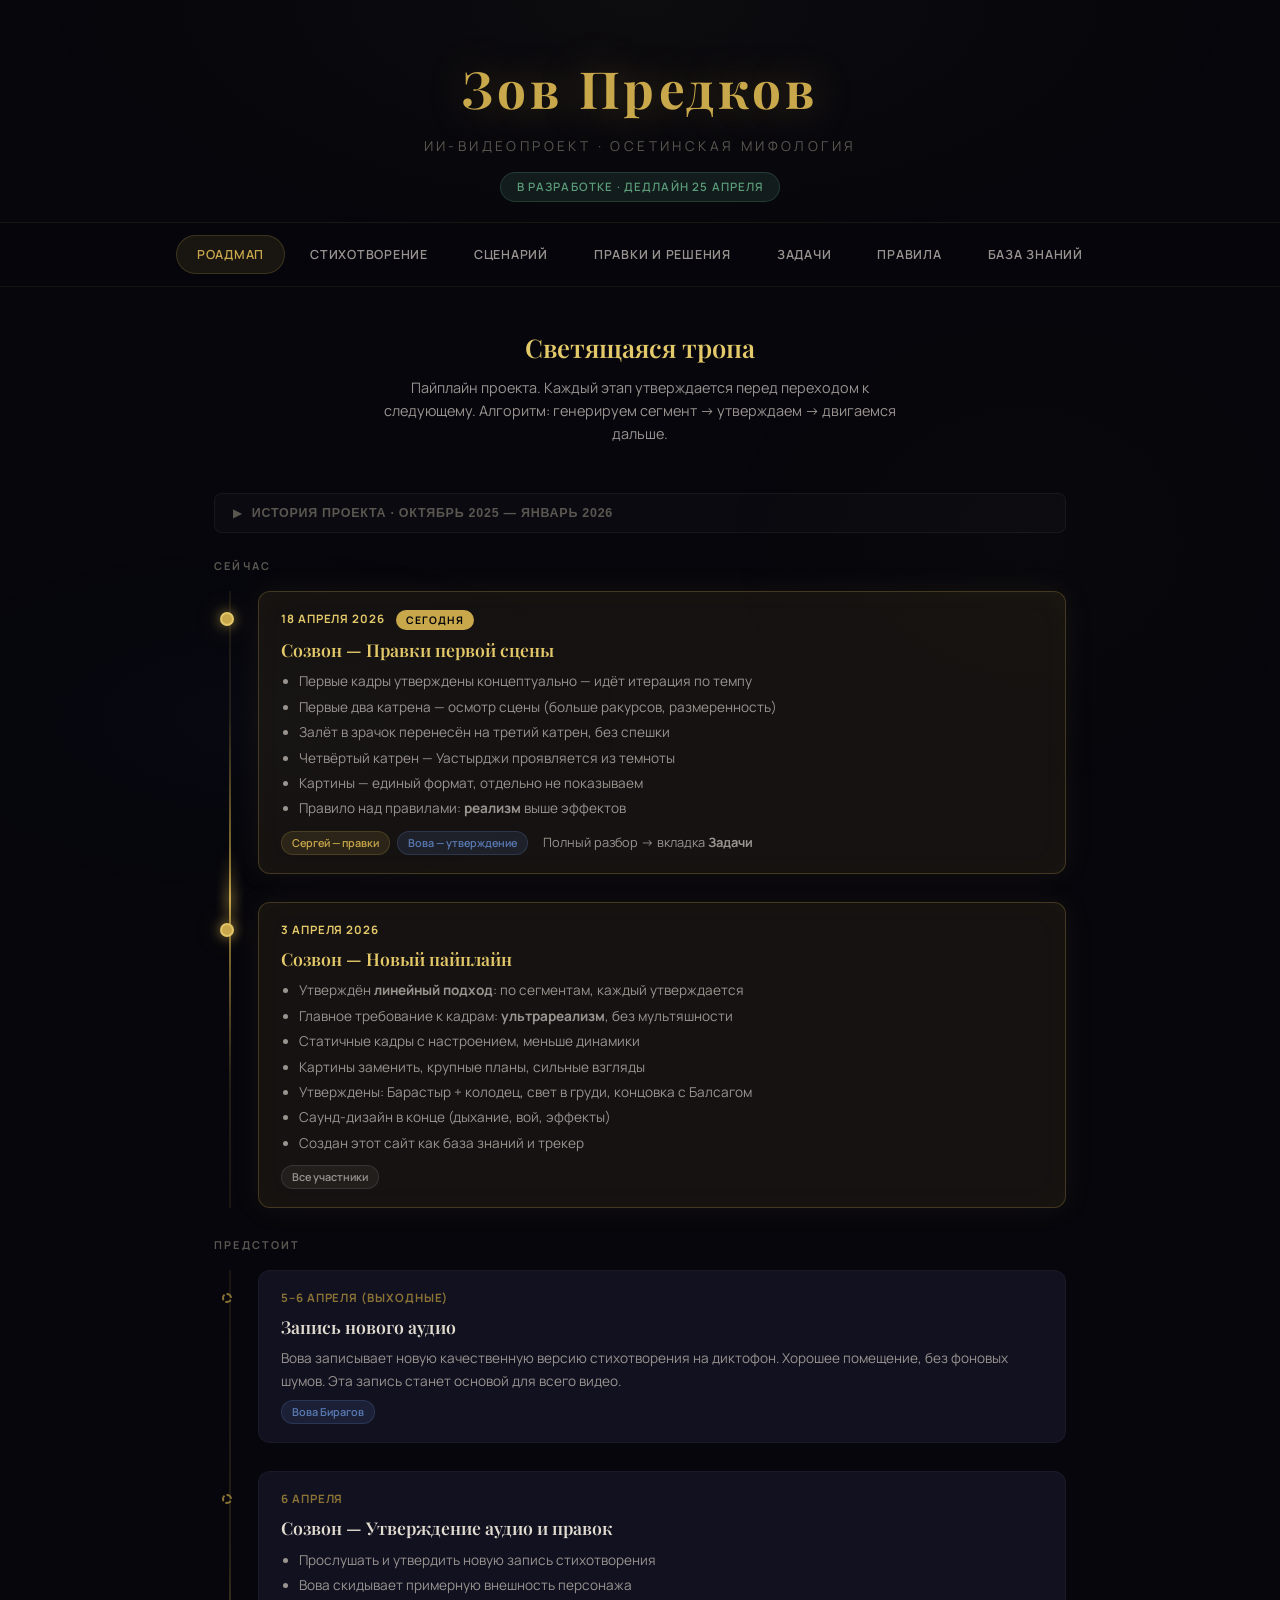
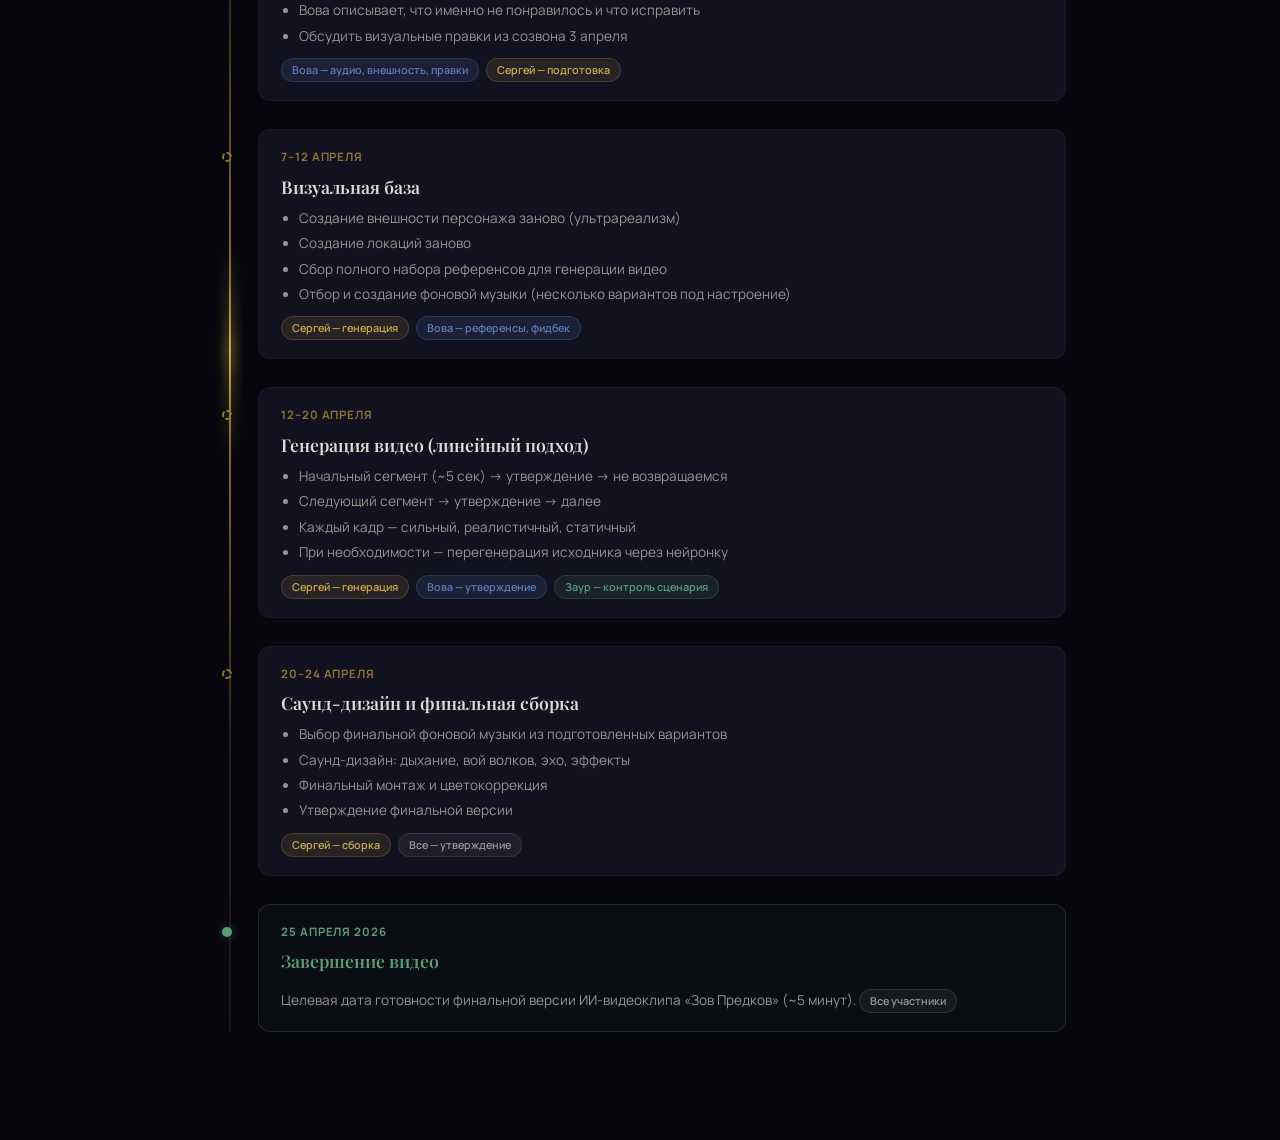
==== commit 6c8f4826: "Добавить вкладки «Задачи» и «Правила», актуализировать на 18 апреля - Навигация: две новые вкладки —" ====
--- a/index.html
+++ b/index.html
@@ -791,6 +791,8 @@
   <button class="tab-btn" data-tab="poem">Стихотворение</button>
   <button class="tab-btn" data-tab="scenario">Сценарий</button>
   <button class="tab-btn" data-tab="decisions">Правки и решения</button>
+  <button class="tab-btn" data-tab="tasks">Задачи</button>
+  <button class="tab-btn" data-tab="rules">Правила</button>
   <button class="tab-btn" data-tab="about">База знаний</button>
 </nav>
 
@@ -873,11 +875,31 @@
     <div class="timeline">
 
       <div class="tl-item current fade-up stagger-2">
-        <div class="tl-date">3 апреля 2026 <span class="today-badge">Сегодня</span></div>
+        <div class="tl-date">18 апреля 2026 <span class="today-badge">Сегодня</span></div>
+        <div class="tl-title">Созвон — Правки первой сцены</div>
+        <div class="tl-desc">
+          <ul>
+            <li>Первые кадры утверждены концептуально — идёт итерация по темпу</li>
+            <li>Первые два катрена — осмотр сцены (больше ракурсов, размеренность)</li>
+            <li>Залёт в зрачок перенесён на третий катрен, без спешки</li>
+            <li>Четвёртый катрен — Уастырджи проявляется из темноты</li>
+            <li>Картины — единый формат, отдельно не показываем</li>
+            <li>Правило над правилами: <strong>реализм</strong> выше эффектов</li>
+          </ul>
+          <span class="assignee sergey">Сергей — правки</span>
+          <span class="assignee vova">Вова — утверждение</span>
+          <span style="margin-left:8px; font-size:0.8rem; color: var(--text-secondary);">
+            Полный разбор &rarr; вкладка <strong>Задачи</strong>
+          </span>
+        </div>
+      </div>
+
+      <div class="tl-item current fade-up stagger-2">
+        <div class="tl-date">3 апреля 2026</div>
         <div class="tl-title">Созвон — Новый пайплайн</div>
         <div class="tl-desc">
           <ul>
-            <li>Утвержден <strong>линейный подход</strong>: по сегментам, каждый утверждается</li>
+            <li>Утверждён <strong>линейный подход</strong>: по сегментам, каждый утверждается</li>
             <li>Главное требование к кадрам: <strong>ультрареализм</strong>, без мультяшности</li>
             <li>Статичные кадры с настроением, меньше динамики</li>
             <li>Картины заменить, крупные планы, сильные взгляды</li>
@@ -1113,6 +1135,10 @@
       <p>Раскадровка: слева — строки стихотворения, справа — визуальное описание сцены</p>
     </div>
 
+    <div class="decision-card fade-up stagger-1" style="max-width:820px; margin:0 auto 32px; background: rgba(201,168,76,0.05); border-color: rgba(201,168,76,0.18);">
+      <strong>Обновление 18 апреля 2026.</strong> Первые два катрена теперь — осмотр сцены (больше ракурсов, размеренный темп). Залёт в зрачок перенесён на третий катрен («Через твои глаза внимает мир...»). В четвёртом катрене — Уастырджи проявляется из темноты. Подробный шот-лист → вкладка <strong>Задачи</strong>.
+    </div>
+
     <!-- Scene 1 -->
     <div class="scene-card fade-up stagger-1">
       <div class="scene-poem">
@@ -1272,8 +1298,35 @@
       <h2>Правки и решения</h2>
     </div>
 
-    <!-- Latest call decisions -->
+    <!-- April 18 call -->
     <div class="decision-group fade-up stagger-1">
+      <h3>Созвон 18 апреля 2026 — Правки по темпу и переходам</h3>
+
+      <div class="decision-card">
+        <strong>Замедлить начало.</strong> Слишком стремительно. Первые два катрена — осмотр сцены, больше ракурсов. Залёт в зрачок перенесён на третий катрен, размеренно. <span class="status-pending">В работе</span>
+      </div>
+
+      <div class="decision-card">
+        <strong>Картины — единый формат.</strong> Убрать разнобой по размерам. Картины одинаковые, отдельно показывать не нужно. <span class="status-pending">В работе</span>
+      </div>
+
+      <div class="decision-card">
+        <strong>Уастырджи проявляется из дали.</strong> В темноте — силуэт вдали &rarr; приближается &rarr; резкий cut на крупный план. Чередовать с кадром героя (закрытые глаза) для разграничения реального и внутреннего мира.
+      </div>
+
+      <div class="decision-card">
+        <strong>Правило над правилами:</strong> реализм важнее эффектов. Не получается реалистично — упрощай. Лучше чёрное пространство и резкий крупняк, чем мультяшный эффект. <span class="status-ok">Железное правило</span>
+      </div>
+
+      <div class="decision-card" style="background: rgba(201,168,76,0.05); border-color: rgba(201,168,76,0.18);">
+        Полный разбор по строкам стиха и конкретные ракурсы &rarr; вкладка <strong>Задачи</strong>.
+      </div>
+    </div>
+
+    <div class="section-divider"></div>
+
+    <!-- April 3 call decisions -->
+    <div class="decision-group fade-up stagger-2">
       <h3>Созвон 3 апреля 2026 — Основные правки</h3>
 
       <div class="decision-card">
@@ -1324,7 +1377,7 @@
     <div class="section-divider"></div>
 
     <!-- Previous decisions -->
-    <div class="decision-group fade-up stagger-2">
+    <div class="decision-group fade-up stagger-3">
       <h3>Ранее утверждённые решения</h3>
 
       <div class="decision-card">
@@ -1356,7 +1409,299 @@
 </section>
 
 <!-- ═══════════════════════════════════════════
-     TAB 5: KNOWLEDGE BASE
+     TAB 5: TASKS (current call tasks)
+     ═══════════════════════════════════════════ -->
+<section class="tab-content" id="tasks">
+  <div class="container">
+
+    <div class="decisions-header fade-up">
+      <h2>Задачи по созвону</h2>
+      <p style="color: var(--text-secondary); font-size: 0.9rem; margin-top: 6px; text-align: center;">
+        Правки из созвона 18 апреля 2026 — над этим работаем сейчас
+      </p>
+    </div>
+
+    <!-- 1. Three main edits -->
+    <div class="decision-group fade-up stagger-1">
+      <h3>Три ключевые правки</h3>
+
+      <div class="decision-card">
+        <strong>1. Картины остаются картинами.</strong> Сейчас идёт разнобой по размерам — картины должны быть одинаковые, единый формат. Отдельно картины не показываем — и так понятно.
+        <span class="status-pending">В работе</span>
+      </div>
+
+      <div class="decision-card">
+        <strong>2. Замедлить начало.</strong> Слишком стремительно всё происходит. Нужно больше времени на осмотр сцены — добавить ещё одно четверостишье на изучение обстановки.
+        <span class="status-pending">В работе</span>
+      </div>
+
+      <div class="decision-card">
+        <strong>3. Залёт в зрачок — только на «Через твои глаза...».</strong> Раньше происходило слишком рано и быстро. Теперь весь третий катрен — размеренный пролёт в глаз.
+        <span class="status-pending">В работе</span>
+      </div>
+    </div>
+
+    <div class="section-divider"></div>
+
+    <!-- 2. New timing structure -->
+    <div class="decision-group fade-up stagger-2">
+      <h3>Новая временная структура первой сцены</h3>
+
+      <div class="scene-card">
+        <div class="scene-poem">
+          <div class="scene-number">Катрены 1–2</div><br>
+          <em>«Потомок мой, ты плод на старом древе...»</em><br>
+          <em>«Не верь, что нет меня. Осенний лист иссохший...»</em>
+        </div>
+        <div class="scene-visual">
+          <div class="scene-number">Осмотр сцены</div><br>
+          Размеренное ознакомление зрителя с обстановкой пантеона. Несколько ракурсов:
+          <ul style="margin-top:8px; padding-left:20px;">
+            <li>камера наезжает на героя — «Потомок мой...»</li>
+            <li>наезд продолжается — «Стоящим с незапамятных времён»</li>
+            <li>смена ракурса — «Когда очиститься зерно...»</li>
+            <li>ещё ракурс — «Услышишь голос мой сквозь сон»</li>
+            <li>второй катрен — ракурс сбоку, картины с другого угла, планы рук / лица / глаз</li>
+          </ul>
+          <div class="scene-note">Цель — тишина, размеренность. Без суеты и быстроты событий.</div>
+        </div>
+      </div>
+
+      <div class="scene-card">
+        <div class="scene-poem">
+          <div class="scene-number">Катрен 3</div><br>
+          <em>«Через твои глаза внимает мир всё та же<br>
+          Безмолвная, вневременная суть,<br>
+          Что наблюдала и за мной однажды,<br>
+          Что некогда мою вздымала грудь.»</em>
+        </div>
+        <div class="scene-visual">
+          <div class="scene-number">Пролёт в зрачок</div><br>
+          Камера плавно, без спешки, залетает в глаз героя. Все четыре строки — размеренный пролёт. К концу катрена камера уже внутри.
+          <div class="scene-note">Было слишком быстро — растягиваем на весь катрен.</div>
+        </div>
+      </div>
+
+      <div class="scene-card">
+        <div class="scene-poem">
+          <div class="scene-number">Катрен 4</div><br>
+          <em>«Ты был всегда, когда-то звался мною...»</em>
+        </div>
+        <div class="scene-visual">
+          <div class="scene-number">Внутренний мир — Уастырджи</div><br>
+          В темноте / чёрном пространстве. Приём Вовы: камера летит вперёд через черноту, вдали силуэт — приближаясь, становится всё чётче. В момент полной чёткости — резкий cut на крупный план.
+          <div class="scene-note">Чередовать: кадр с закрытыми глазами героя (реальный мир) ↔ чернота с силуэтом (внутренний мир). Два пространства должны явно разграничиваться.</div>
+        </div>
+      </div>
+    </div>
+
+    <div class="section-divider"></div>
+
+    <!-- 3. Visual principles -->
+    <div class="decision-group fade-up stagger-3">
+      <h3>Визуальные принципы погружения</h3>
+
+      <div class="decision-card">
+        <strong>Два мира чередуются.</strong> Кадры из реального мира (герой с закрытыми глазами) ↔ кадры из внутреннего мира (чернота, силуэты). Зритель должен понимать, что это два разных пространства.
+      </div>
+
+      <div class="decision-card">
+        <strong>Уастырджи — проявление из дали.</strong> Не сразу крупняк. Сначала чёрное пространство, силуэт вдалеке, приближение. В момент, когда силуэт становится полностью чётким — резкий cut на крупный план.
+      </div>
+
+      <div class="decision-card">
+        <strong>Картины не показываем отдельно.</strong> Отдельный кадр картины не нужен — и так понятно. Если нужен намёк — кадр героя с закрытыми глазами на фоне картины.
+      </div>
+
+      <div class="decision-card">
+        <strong>Размеренность, не суета.</strong> Длиннее кадры или больше ракурсов — на чутьё. Но главное — избегать быстроты событий.
+      </div>
+    </div>
+
+    <div class="section-divider"></div>
+
+    <!-- 4. Supreme rule -->
+    <div class="decision-group fade-up stagger-4">
+      <h3>Правило над правилами</h3>
+
+      <div class="decision-card" style="border-color: rgba(201,168,76,0.3); background: rgba(201,168,76,0.05);">
+        <strong>Реализм &gt; всё остальное.</strong> Если приём не получается реалистичным — упрощай. Лучше простое чёрное пространство и резкий крупный план («бам, он»), чем мультяшные элементы. Пусть будет странновато — лишь бы реалистично.
+        <span class="status-ok">Железное правило</span>
+      </div>
+    </div>
+
+    <div class="section-divider"></div>
+
+    <!-- 5. Open questions -->
+    <div class="decision-group fade-up stagger-4">
+      <h3>Открытые вопросы</h3>
+
+      <div class="decision-card">
+        <strong>Подписи на картинах.</strong> Сергей спрашивал: оставить или убрать? Вова: отдельный кадр картины вообще не нужен — вопрос снимается.
+        <span class="status-ok">Закрыт</span>
+      </div>
+
+      <div class="decision-card">
+        <strong>Частицы в темноте.</strong> Сергей предлагал добавить частицы при пролёте через черноту — будто летим через что-то. Вова: «Может быть».
+        <span class="status-pending">Пробовать — если реалистично</span>
+      </div>
+    </div>
+
+  </div>
+</section>
+
+<!-- ═══════════════════════════════════════════
+     TAB 6: RULES (generation principles)
+     ═══════════════════════════════════════════ -->
+<section class="tab-content" id="rules">
+  <div class="container">
+
+    <div class="decisions-header fade-up">
+      <h2>Правила генерации</h2>
+      <p style="color: var(--text-secondary); font-size: 0.9rem; margin-top: 6px; text-align: center;">
+        Технические принципы проекта — применяем на каждом шаге
+      </p>
+    </div>
+
+    <!-- Main principle -->
+    <div class="decision-group fade-up stagger-1">
+      <h3>Главный принцип — ультрареализм</h3>
+
+      <div class="decision-card" style="border-color: rgba(201,168,76,0.3); background: rgba(201,168,76,0.05);">
+        <strong>Каждый кадр — как сильная фотография.</strong> Живой взгляд, атмосфера, вес. Персонажи НЕ мультяшные. Референс стиля — картины Махарбека Лотиева.
+        <span class="status-ok">Приоритет #1</span>
+      </div>
+
+      <div class="decision-card">
+        <strong>Если не получается реалистично — упрощай.</strong> Лучше простой кадр (чёрное пространство + резкий крупный план), чем сложный эффект с мультяшностью.
+      </div>
+    </div>
+
+    <div class="section-divider"></div>
+
+    <!-- Models -->
+    <div class="decision-group fade-up stagger-2">
+      <h3>Видео-модели</h3>
+
+      <div class="decision-card">
+        <strong>По дефолту — Seedance 2.0.</strong> Варианты: Pro / Fast / T2V / I2V / R2V — выбираем под задачу кадра.
+      </div>
+
+      <div class="decision-card">
+        <strong>Альтернативы только по явному запросу:</strong> Kling 2.6 или Kling 3. Никогда не откатываемся молча на Seedance 1.x.
+      </div>
+
+      <div class="decision-card">
+        <strong>При блокировке модерации:</strong> сначала softer prompt (убрать агрессивные слова — «punch», «smash»), 1–2 попытки. Дальше — спрашиваем, не решаем сами.
+      </div>
+
+      <div class="decision-card">
+        <strong>Поставщик:</strong> Fal.ai — Queue API для видео, sync API для изображений.
+      </div>
+    </div>
+
+    <div class="section-divider"></div>
+
+    <!-- Identity -->
+    <div class="decision-group fade-up stagger-3">
+      <h3>Идентичность персонажа</h3>
+
+      <div class="decision-card">
+        <strong>Multi-reference.</strong> На R2V — 3–5 портретов в image_urls, не один. Один портрет не удерживает лицо после ~1 секунды — identity drift.
+      </div>
+
+      <div class="decision-card">
+        <strong>Явные anchors в промпте.</strong> Физические якоря (olive-tan skin, high cheekbones, almond eyes). Этнические негативы (NOT European, NOT Slavic) работают сильнее позитивов.
+      </div>
+
+      <div class="decision-card">
+        <strong>Video-level bypass для video_urls.</strong> Image-level bypass — недостаточно: фильтр Seedance читает содержимое видео. Применяем blur + grain + grid поверх всего видео.
+      </div>
+    </div>
+
+    <div class="section-divider"></div>
+
+    <!-- Bypass -->
+    <div class="decision-group fade-up stagger-3">
+      <h3>Обход фильтра Seedance</h3>
+
+      <div class="decision-card">
+        <strong>Проблема.</strong> Seedance 2.0 блокирует реальные лица — даже полностью AI-photoreal. Нужен bypass перед загрузкой.
+      </div>
+
+      <div class="decision-card">
+        <strong>PIL pipeline (двухступенчатый):</strong>
+        <ul style="margin-top:8px; padding-left:20px;">
+          <li><em>Soft:</em> blur + grain + 6×6 grid</li>
+          <li><em>Hard:</em> pixelate + blur + grain + 8×8 grid</li>
+        </ul>
+        Не использовать frontal close-up в коллаже — фильтр вернёт блок.
+      </div>
+    </div>
+
+    <div class="section-divider"></div>
+
+    <!-- NBP prompting -->
+    <div class="decision-group fade-up stagger-4">
+      <h3>Промптинг Nano Banana Pro</h3>
+
+      <div class="decision-card">
+        <strong>Три типичных провала identity-preservation:</strong>
+        <ol style="margin-top:10px; padding-left:22px;">
+          <li><strong>Pose flattening</strong> — 3/4 ракурс сплющивается во фронтальный. Фикс: блок «reproduce EXACTLY» — описывай позу как alt-text для слепого.</li>
+          <li style="margin-top:8px;"><strong>Material substitution</strong> — ткань становится кольчугой, папаха шлемом. Фикс: блок «ABSOLUTE RULE: MATERIAL FIDELITY» — cloth=cloth, felt=felt, NEVER chainmail.</li>
+          <li style="margin-top:8px;"><strong>Ethnicity drift</strong> — уходит в generic European. Фикс: explicit anchors + негативы (NOT European, NOT Slavic).</li>
+        </ol>
+      </div>
+    </div>
+
+    <div class="section-divider"></div>
+
+    <!-- Audio -->
+    <div class="decision-group fade-up stagger-4">
+      <h3>Аудио</h3>
+
+      <div class="decision-card">
+        <strong>Всегда спрашиваем про звук.</strong> Перед каждой Seedance-генерацией — нужен ли audio, какой подход (V2A, embedded, озвучка).
+      </div>
+
+      <div class="decision-card">
+        <strong>V2A (video → audio):</strong>
+        <ul style="margin-top:8px; padding-left:20px;">
+          <li><em>Mirelo SFX v1.5</em> — дефолт, лучше MMAudio на 70–80%</li>
+          <li><em>MMAudio V2</em> — бюджетный вариант</li>
+        </ul>
+      </div>
+
+      <div class="decision-card">
+        <strong>Seedance R2V audio:</strong> только MP3. WAV молча глохнет без ошибки.
+      </div>
+    </div>
+
+    <div class="section-divider"></div>
+
+    <!-- QA & pipeline -->
+    <div class="decision-group fade-up stagger-5">
+      <h3>Контроль качества и pipeline</h3>
+
+      <div class="decision-card">
+        <strong>20-точечная QA-рубрика.</strong> Для каждого видео: физика (движение, свет, вес), кинематография (композиция, ракурс, фокус), look (стиль, цвет, текстура), identity (сохранена ли внешность героя), соответствие брифу.
+      </div>
+
+      <div class="decision-card">
+        <strong>Линейный pipeline (решение 3 апреля).</strong> Сегмент ~5 секунд &rarr; утверждение &rarr; не возвращаемся. От начала к концу, без перескоков.
+      </div>
+
+      <div class="decision-card">
+        <strong>Перегенерация исходника.</strong> Если композиция чужого видео подходит — прогоняем через нейронку и получаем новое видео с чистыми правами.
+      </div>
+    </div>
+
+  </div>
+</section>
+
+<!-- ═══════════════════════════════════════════
+     TAB 7: KNOWLEDGE BASE
      ═══════════════════════════════════════════ -->
 <section class="tab-content" id="about">
   <div class="container">
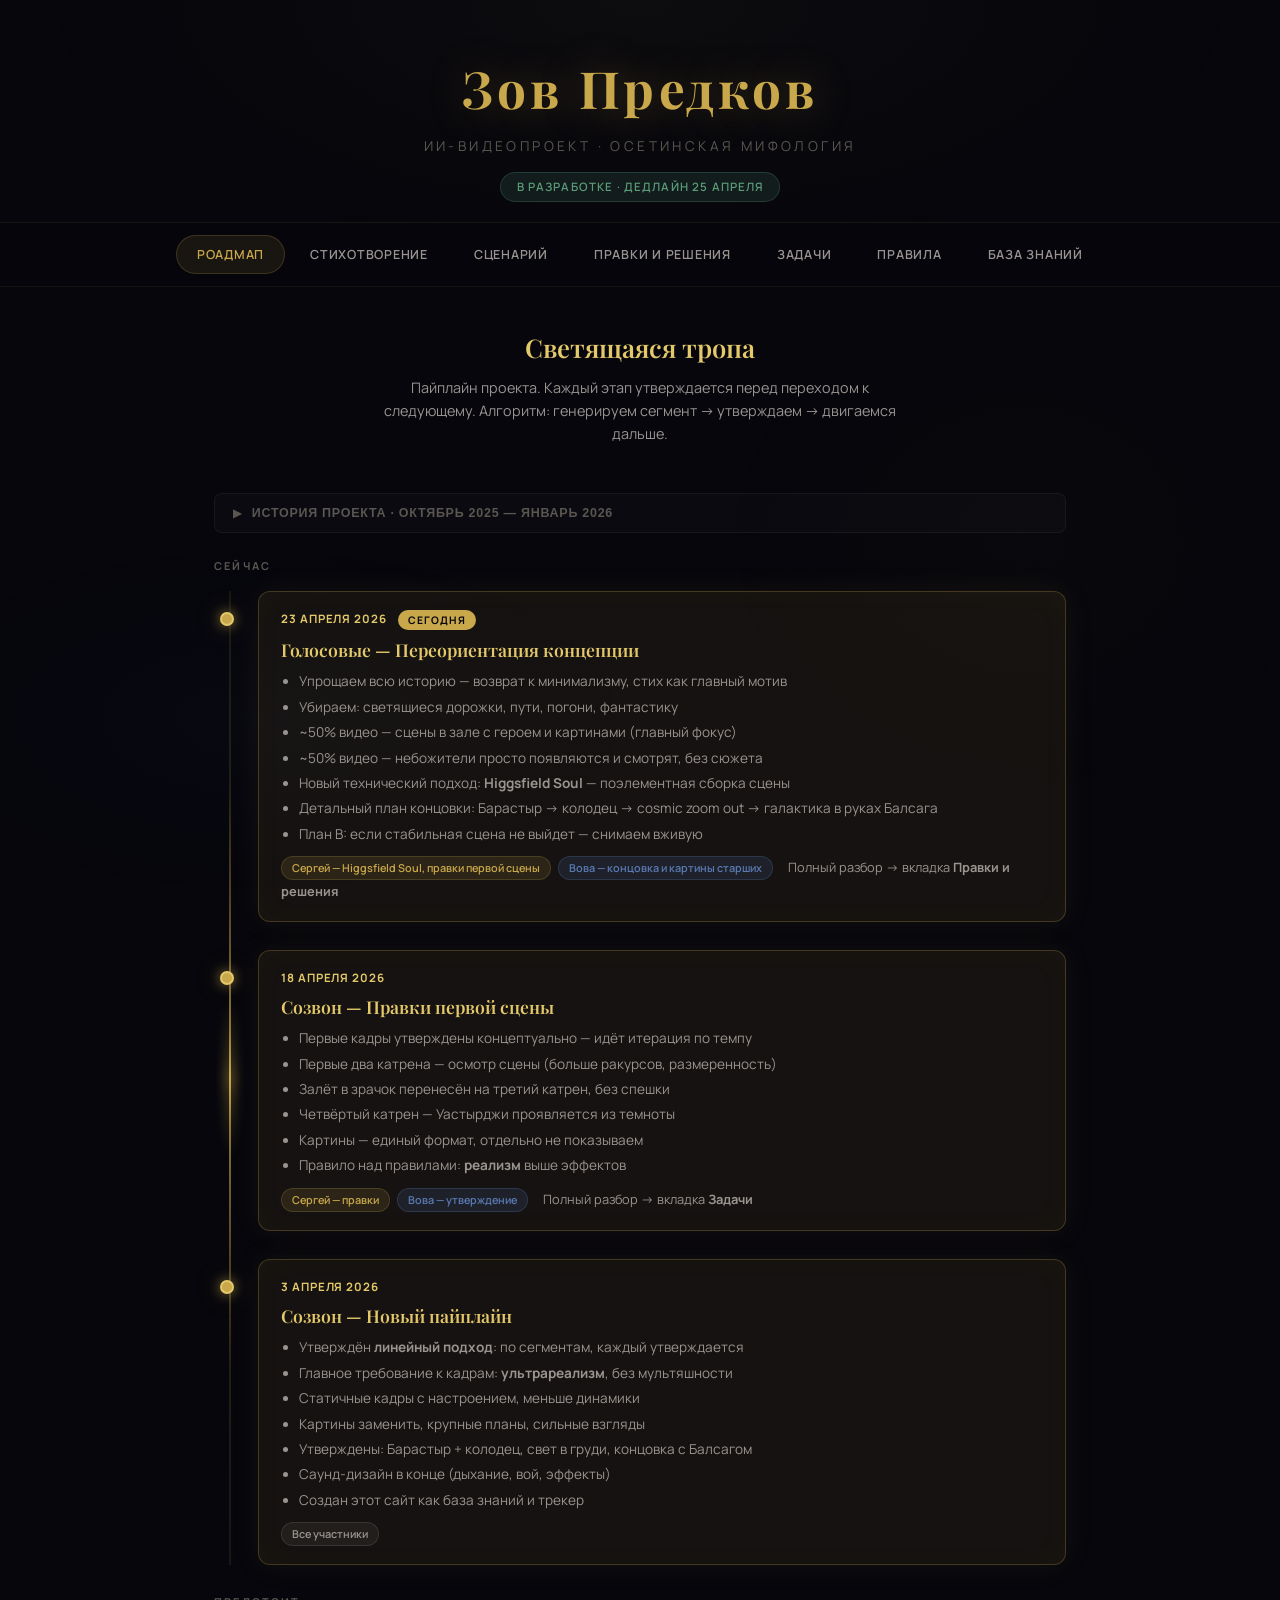
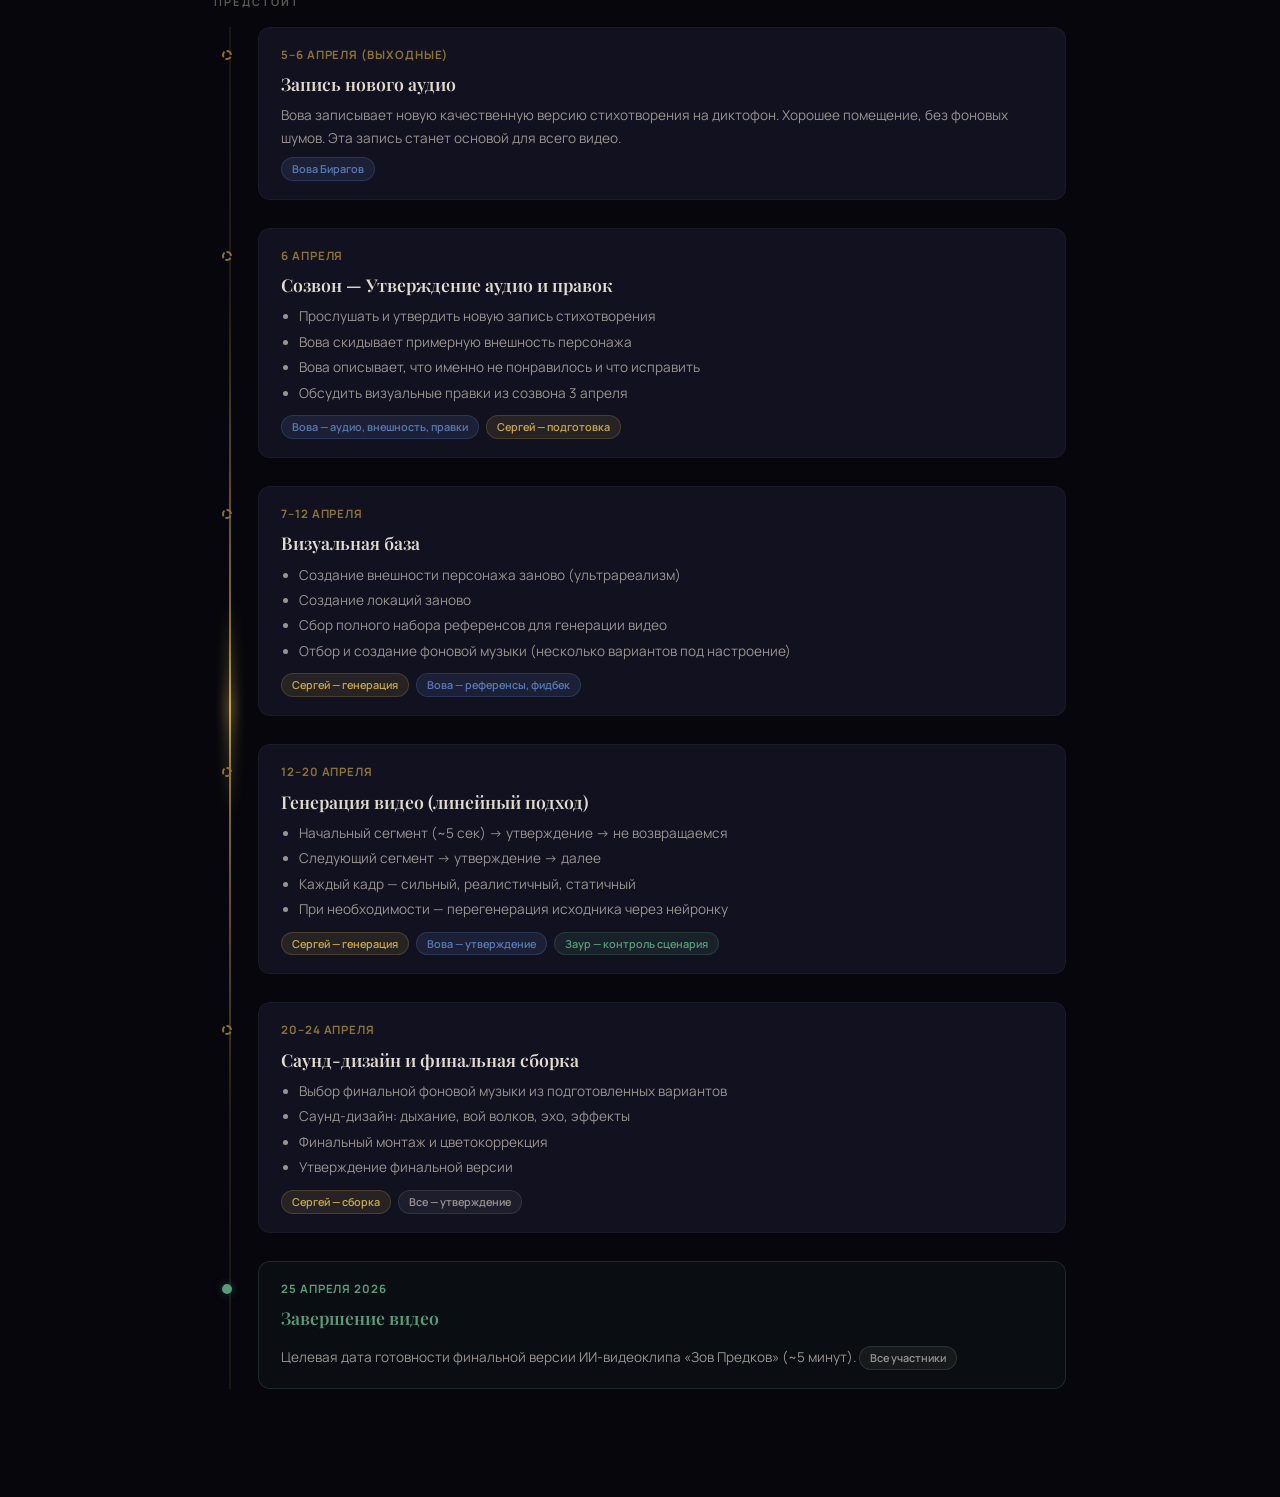
==== commit 94f5aeb7: "Актуализировать на 23 апреля — переориентация концепции по ГС с Вовой - Роадмап: новая запись «23 ап" ====
--- a/index.html
+++ b/index.html
@@ -874,8 +874,29 @@
 
     <div class="timeline">
 
+      <div class="tl-item current fade-up stagger-1">
+        <div class="tl-date">23 апреля 2026 <span class="today-badge">Сегодня</span></div>
+        <div class="tl-title">Голосовые — Переориентация концепции</div>
+        <div class="tl-desc">
+          <ul>
+            <li>Упрощаем всю историю — возврат к минимализму, стих как главный мотив</li>
+            <li>Убираем: светящиеся дорожки, пути, погони, фантастику</li>
+            <li>~50% видео — сцены в зале с героем и картинами (главный фокус)</li>
+            <li>~50% видео — небожители просто появляются и смотрят, без сюжета</li>
+            <li>Новый технический подход: <strong>Higgsfield Soul</strong> — поэлементная сборка сцены</li>
+            <li>Детальный план концовки: Барастыр → колодец → cosmic zoom out → галактика в руках Балсага</li>
+            <li>План B: если стабильная сцена не выйдет — снимаем вживую</li>
+          </ul>
+          <span class="assignee sergey">Сергей — Higgsfield Soul, правки первой сцены</span>
+          <span class="assignee vova">Вова — концовка и картины старших</span>
+          <span style="margin-left:8px; font-size:0.8rem; color: var(--text-secondary);">
+            Полный разбор &rarr; вкладка <strong>Правки и решения</strong>
+          </span>
+        </div>
+      </div>
+
       <div class="tl-item current fade-up stagger-2">
-        <div class="tl-date">18 апреля 2026 <span class="today-badge">Сегодня</span></div>
+        <div class="tl-date">18 апреля 2026</div>
         <div class="tl-title">Созвон — Правки первой сцены</div>
         <div class="tl-desc">
           <ul>
@@ -1298,8 +1319,55 @@
       <h2>Правки и решения</h2>
     </div>
 
+    <!-- April 23 voice messages -->
+    <div class="decision-group fade-up stagger-1">
+      <h3>Голосовые 23 апреля 2026 — Переориентация концепции</h3>
+
+      <div class="decision-card">
+        <strong>Упрощаем всю историю.</strong> Никаких светящихся дорожек, путей, погони. Изначально нацеливались на минимализм, потом разыгрались аппетиты — «фантастические мстители седьмая часть» не получается. Возвращаемся: стих — основное, видео — фон. <span class="status-ok">Утверждено</span>
+      </div>
+
+      <div class="decision-card">
+        <strong>Структура видео ~50/50 + концовка.</strong> Половина — сцены в зале с героем и стабильными картинами. Половина — небожители просто появляются в кадре без сюжетных действий. Плюс отдельная концовка. <span class="status-ok">Утверждено</span>
+      </div>
+
+      <div class="decision-card">
+        <strong>Небожители — статичное присутствие.</strong> «Бам и кадр» — стоит, смотрит, дышит. Фотореалистично, гиперреалистично. Уастырджи с леопардом (может погладить), Фалвар с бараном (как на картине, одно незамысловатое движение), Асила — без молний (случайный удар если получится). Никаких появлений из ниоткуда, никаких дорожек.
+      </div>
+
+      <div class="decision-card">
+        <strong>Первая сцена (зал) — удлинить и починить.</strong> Сцены 1–3 концептуально ок, удлинить до полноценного осмотра. Сцена 4 (руки на коленях) — пропорции сломаны, перегенерить. Герой в целом «рахитозный» — голова/туловище/руки, поправить. <span class="status-pending">В работе</span>
+      </div>
+
+      <div class="decision-card">
+        <strong>Зум в зрачок не дотягивает.</strong> Сейчас — затемнение и глюк вместо входа в портал. Дотянуть вход камеры в глубину глаза. <span class="status-pending">В работе</span>
+      </div>
+
+      <div class="decision-card">
+        <strong>Технический поворот — Higgsfield Soul.</strong> Отказ от I2V в пользу поэлементной сборки: герой + комната + каждая картина как отдельный объект. Комнату генерируем с разных ракурсов для контекста. От мультяшности уходим холодной температурой. Опционально — Mesh 3D карта с виртуальной камерой. Финальный апскейл через Topaz. <span class="status-pending">В работе</span>
+      </div>
+
+      <div class="decision-card">
+        <strong>Концовка — развёрнутый план.</strong> Барастыр указывает на колодец → герой смотрит внутрь → параллельно: нарастает свет в колодце И cosmic zoom out через глаз героя → галактика оказывается в руках Балсага → взрыв света → белый экран → чёрный космос со звёздами → монтаж космос/герой → герой открывает глаза, в них космос → чёрный экран. Вова генерирует черновик сам.
+      </div>
+
+      <div class="decision-card">
+        <strong>План B — живая съёмка.</strong> Если стабильную сцену зала с картинами не получится собрать даже через Higgsfield Soul — идём снимать вживую: находим картины, выставляем, реальный герой, реальная съёмка. <span class="status-pending">Резерв</span>
+      </div>
+
+      <div class="decision-card">
+        <strong>Вова включается в генерацию.</strong> Сейчас генерит через Synthex AI (Telegram-бот). Просит помощи завести свой аккаунт Seedance 2.0 — может быть дешевле. Возьмёт на себя картины старших и черновик концовки. Сергей — подсказать вводные (разрешение, формат) и подключение через зарубежную карту.
+      </div>
+
+      <div class="decision-card">
+        <strong>Аудио — первая часть готова.</strong> Сергей поднял атмосферные звуки в начале, убрал цокания/причмокивания, прогнал запись через нейронку. Финал: запись изначально качественнее + музыка понижена, стих перестанет заглушаться. <span class="status-ok">Готово к проверке</span>
+      </div>
+    </div>
+
+    <div class="section-divider"></div>
+
     <!-- April 18 call -->
-    <div class="decision-group fade-up stagger-1">
+    <div class="decision-group fade-up stagger-2">
       <h3>Созвон 18 апреля 2026 — Правки по темпу и переходам</h3>
 
       <div class="decision-card">
@@ -1417,7 +1485,7 @@
     <div class="decisions-header fade-up">
       <h2>Задачи по созвону</h2>
       <p style="color: var(--text-secondary); font-size: 0.9rem; margin-top: 6px; text-align: center;">
-        Правки из созвона 18 апреля 2026 — над этим работаем сейчас
+        Правки из созвона 18 апреля 2026. Новые директивы от 23 апреля (упрощение концепции, Higgsfield Soul, концовка) — см. вкладку <strong>Правки и решения</strong>.
       </p>
     </div>
 
